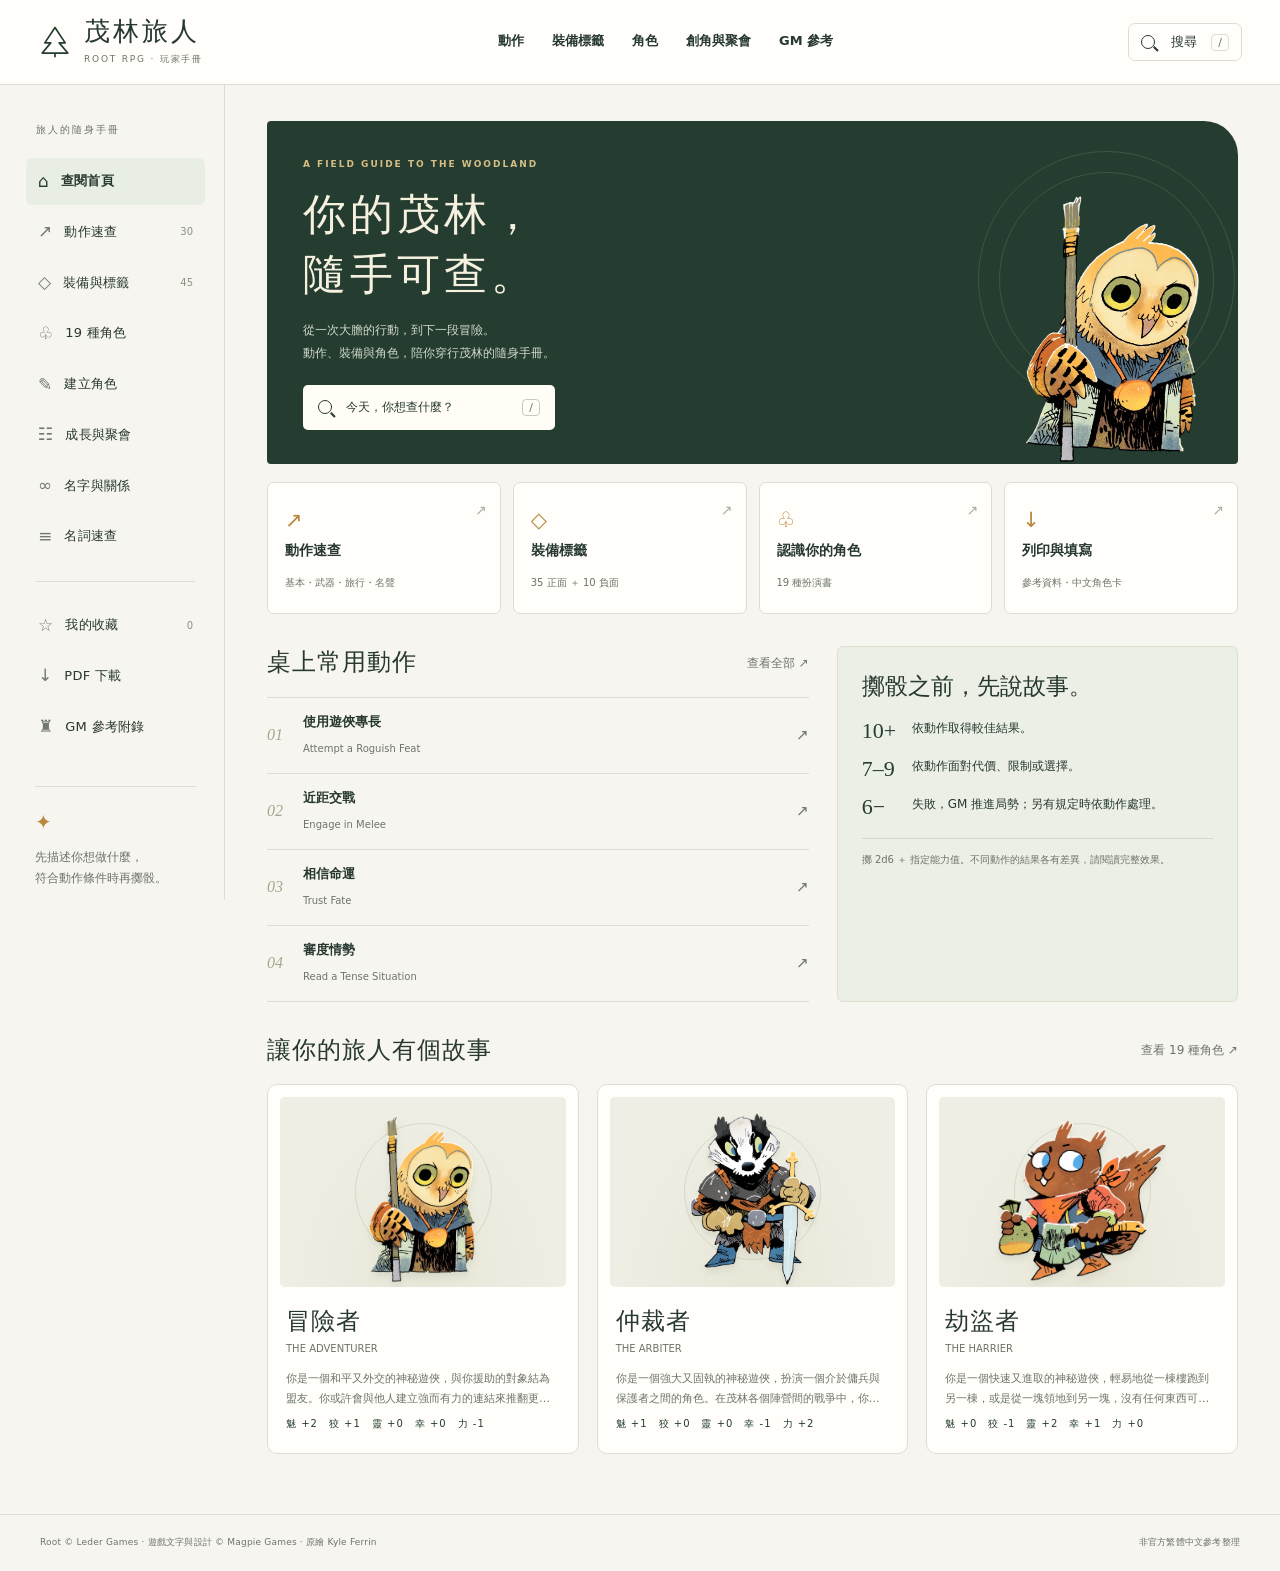
==== site/index.html @ 6aa09eb0 "Create Traditional Chinese Root RPG player reference website" ====
<!doctype html>
<html lang="zh-Hant">
<head>
  <meta charset="utf-8">
  <meta name="viewport" content="width=device-width, initial-scale=1">
  <meta name="theme-color" content="#243d30">
  <meta name="description" content="Root RPG 繁體中文玩家參考：動作、45 種裝備標籤、19 種角色、創角與聚會流程，附列印及可填寫角色卡。">
  <title>茂林旅人 · Root RPG 玩家手冊</title>
  <link rel="icon" href="assets/favicon.svg" type="image/svg+xml">
  <link rel="stylesheet" href="styles.css">
  <script src="data.js" defer></script>
  <script src="app.js" defer></script>
</head>
<body>
  <a class="skip-link" href="#main">跳到內容</a>
  <header class="site-header">
    <a class="brand" href="#home" aria-label="茂林旅人首頁"><svg viewBox="0 0 40 40" aria-hidden="true"><path d="M20 3 8 21h7L5 33h30L25 21h7ZM20 32v6"/></svg><span>茂林旅人<small>ROOT RPG · 玩家手冊</small></span></a>
    <nav class="desktop-nav" aria-label="主要導覽">
      <a href="#moves" data-nav="moves">動作</a><a href="#equipment" data-nav="equipment">裝備標籤</a><a href="#characters" data-nav="characters">角色</a><a href="#creation" data-nav="creation">創角與聚會</a><a href="#gm" data-nav="gm">GM 參考</a>
    </nav>
    <button class="search-open" data-action="search" aria-label="搜尋整份手冊"><span class="search-icon"></span><span class="search-word">搜尋</span><kbd>/</kbd></button>
  </header>
  <div class="layout">
    <aside class="sidebar" aria-label="手冊分類">
      <p class="nav-label">旅人的隨身手冊</p>
      <a href="#home" data-nav="home">⌂ <span>查閱首頁</span></a>
      <a href="#moves" data-nav="moves">↗ <span>動作速查</span><small>30</small></a>
      <a href="#equipment" data-nav="equipment">◇ <span>裝備與標籤</span><small>45</small></a>
      <a href="#characters" data-nav="characters">♧ <span>19 種角色</span></a>
      <a href="#creation" data-nav="creation">✎ <span>建立角色</span></a>
      <a href="#session" data-nav="session">☷ <span>成長與聚會</span></a>
      <a href="#connections" data-nav="connections">∞ <span>名字與關係</span></a>
      <a href="#glossary" data-nav="glossary">≡ <span>名詞速查</span></a>
      <div class="nav-divider"></div>
      <a href="#favorites" data-nav="favorites">☆ <span>我的收藏</span><small id="favorite-count">0</small></a>
      <a href="#downloads" data-nav="downloads">↓ <span>PDF 下載</span></a>
      <a href="#gm" data-nav="gm">♜ <span>GM 參考附錄</span></a>
      <div class="sidebar-note"><span class="tiny-leaf">✦</span><p>先描述你想做什麼，<br>符合動作條件時再擲骰。</p><span>2d6 ＋ 指定能力值</span></div>
      <a class="about-link" href="#about">關於這份手冊 ↗</a>
    </aside>
    <main id="main" tabindex="-1"><div id="view"></div></main>
  </div>
  <footer class="site-footer"><span>Root © Leder Games · 遊戲文字與設計 © Magpie Games · 原繪 Kyle Ferrin</span><a href="#about">非官方繁體中文參考整理</a></footer>
  <nav class="mobile-nav" aria-label="手機快速導覽"><a href="#home" data-nav="home"><b>⌂</b>首頁</a><a href="#moves" data-nav="moves"><b>↗</b>動作</a><a href="#equipment" data-nav="equipment"><b>◇</b>裝備</a><a href="#characters" data-nav="characters"><b>♧</b>角色</a><button data-action="menu"><b>☰</b>更多</button></nav>
  <dialog id="nav-dialog" class="search-dialog"><form method="dialog" class="search-dialog-top"><h2>更多查閱方式</h2><button class="icon-button" aria-label="關閉導覽">×</button></form><nav class="menu-list" aria-label="其他頁面"><a href="#creation">✎　建立角色</a><a href="#session">☷　成長與聚會</a><a href="#connections">∞　名字與關係</a><a href="#glossary">≡　名詞速查</a><a href="#favorites">☆　我的收藏</a><a href="#downloads">↓　PDF 下載</a><a href="#gm">♜　GM 參考附錄</a><a href="#about">關於這份手冊</a></nav></dialog>
  <dialog id="search-dialog" class="search-dialog" aria-labelledby="search-title"><form method="dialog" class="search-dialog-top"><h2 id="search-title">搜尋茂林手冊</h2><button class="icon-button" aria-label="關閉搜尋">×</button></form><label class="search-field"><span class="search-icon"></span><input id="global-search" type="search" placeholder="搜尋動作、中文或英文名稱、效果…" autocomplete="off"><kbd>ESC</kbd></label><div class="search-hint">試試「疲勞」、「技巧射擊」、「Catfolk Steel」</div><div id="search-results" aria-live="polite"></div></dialog>
  <dialog id="detail-dialog" class="detail-dialog" aria-labelledby="detail-title"><button class="detail-close icon-button" data-action="close-detail" aria-label="關閉詳細資料">×</button><div id="detail-content"></div></dialog>
  <div id="toast" class="toast" role="status" aria-live="polite"></div>
  <noscript><p class="noscript">請開啟瀏覽器 JavaScript 以使用搜尋與分類，或直接下載 <a href="downloads/root-player-reference-zh.pdf">玩家參考 PDF</a>。</p></noscript>
</body>
</html>
---- site/styles.css ----
@charset "UTF-8";
:root{--paper:#f7f5ef;--white:#fffefa;--ink:#26382f;--muted:#6c746b;--forest:#243d30;--forest-light:#e9eee5;--line:#dcded2;--gold:#b7883d;--gold-light:#f4e9d3;--red:#9c5946;--red-light:#f7e8df;--radius:12px;--body:system-ui,-apple-system,"Segoe UI","Microsoft JhengHei",sans-serif;--display:"DFKai-SB","BiauKai","STKaiti",serif}
*{box-sizing:border-box}html{scroll-behavior:smooth;scroll-padding-top:90px}body{margin:0;background:var(--paper);color:var(--ink);font:15px/1.75 var(--body)}button,input,select{font:inherit}button,a{-webkit-tap-highlight-color:transparent}button{cursor:pointer}a{color:inherit;text-decoration:none}button:focus-visible,a:focus-visible,input:focus-visible,select:focus-visible,summary:focus-visible{outline:3px solid var(--gold);outline-offset:4px}button{color:inherit}svg{display:block}p{margin:0 0 1em}h1,h2,h3,h4{line-height:1.35;margin:0}button:disabled{cursor:default}kbd{font:11px var(--body);border:1px solid var(--line);padding:1px 6px;border-radius:4px;color:var(--muted)}.skip-link{position:fixed;left:15px;top:-100px;z-index:100;background:var(--forest);color:white;padding:12px}.skip-link:focus{top:10px}.site-header{height:85px;background:rgba(255,254,250,.97);border-bottom:1px solid var(--line);display:flex;align-items:center;gap:30px;padding:0 38px;position:sticky;top:0;z-index:20}.brand{display:flex;gap:12px;align-items:center;flex-shrink:0}.brand svg{width:34px;height:38px;fill:none;stroke:var(--forest);stroke-width:2;stroke-linejoin:round}.brand>span{font:26px/1.15 var(--display);letter-spacing:3px}.brand small{display:block;font:9px/1.5 var(--body);letter-spacing:1.8px;margin-top:6px;color:var(--muted)}.desktop-nav{display:flex;gap:28px;margin:auto;font-size:13px;font-weight:600}.desktop-nav a{padding:29px 0;border-bottom:2px solid transparent}.desktop-nav a:hover,.desktop-nav a.active{color:var(--gold);border-bottom-color:var(--gold)}.search-open{display:flex;align-items:center;gap:14px;border:1px solid var(--line);background:none;border-radius:7px;padding:7px 12px;font-size:13px}.search-icon{display:inline-block;width:14px;height:14px;border:1.6px solid currentColor;border-radius:50%;position:relative;flex-shrink:0;margin-right:2px}.search-icon:after{content:"";position:absolute;width:6px;height:1.6px;background:currentColor;transform:rotate(45deg);right:-5px;bottom:-2px}.layout{display:grid;grid-template-columns:225px minmax(0,1fr);max-width:1600px;margin:0 auto;min-height:calc(100vh - 160px)}.sidebar{padding:36px 19px 30px 26px;border-right:1px solid var(--line);position:sticky;top:85px;height:calc(100vh - 85px);overflow:auto;scrollbar-width:thin}.nav-label{font-size:10px;color:var(--muted);letter-spacing:2px;margin:0 10px 19px}.sidebar>a:not(.about-link){display:flex;gap:12px;align-items:center;font-size:17px;padding:9px 12px;margin:3px 0;border-radius:6px;color:#717a6f}.sidebar>a span{font-size:13px;letter-spacing:.3px;color:var(--ink)}.sidebar>a small{margin-left:auto;font-size:10px;color:#8b9385}.sidebar>a:hover,.sidebar>a.active{background:var(--forest-light);color:var(--forest)}.sidebar>a.active span{font-weight:700}.nav-divider{height:1px;background:var(--line);margin:20px 10px}.sidebar-note{border-top:1px solid var(--line);margin:35px 9px 0;padding-top:18px;font-size:12px;color:var(--muted)}.tiny-leaf{font-size:20px;color:var(--gold)}.sidebar-note p{margin:7px 0 8px}.sidebar-note>span:last-child{font-size:10px;letter-spacing:.4px}.about-link{display:block;font-size:10px;color:var(--muted);margin:23px 9px 0}main{padding:36px 42px 60px;min-width:0;max-width:1350px}main:focus{outline:none}.eyebrow{display:block;font-size:10px;letter-spacing:2px;font-weight:600;color:var(--gold);margin-bottom:12px}.page-heading{margin-bottom:28px}.page-heading h1{font:36px/1.35 var(--display);letter-spacing:2px;margin-bottom:10px}.page-heading p{color:var(--muted);font-size:13px;max-width:650px;margin:0}.heading-row{display:flex;align-items:center;justify-content:space-between;gap:15px;margin:32px 0 17px}.heading-row h2{font:24px/1.4 var(--display);letter-spacing:1px}.heading-row>a,.text-link{font-size:12px;color:var(--muted)}.text-link:hover{text-decoration:underline}.hero{background:var(--forest);color:#f6f0df;min-height:295px;border-radius:4px 34px 4px 4px;position:relative;display:flex;overflow:hidden;padding:36px 36px 34px}.hero-copy{position:relative;z-index:2;max-width:70%}.hero .eyebrow{color:#d6bd85;font-size:9px}.hero h1{font:43px/1.4 var(--display);letter-spacing:4px;margin-bottom:14px}.hero p{font-size:12px;line-height:1.9;color:#d2dacb;max-width:370px;margin-bottom:20px}.hero-art{position:absolute;right:18px;bottom:-9px;width:210px;height:285px;object-fit:contain;object-position:bottom;transform:rotate(3deg);z-index:1}.hero:before{content:"";position:absolute;width:255px;height:255px;border:1px solid #84967344;border-radius:50%;right:3px;top:30px}.hero:after{content:"";position:absolute;width:213px;height:213px;border:1px solid #84967344;border-radius:50%;right:24px;top:51px}.hero-search{display:flex;align-items:center;gap:12px;background:#fffdf5;color:var(--ink);border:0;border-radius:5px;padding:12px 15px;max-width:350px;width:100%;font-size:12px;text-align:left}.hero-search>span:nth-child(2){flex:1}.hero-search kbd{border-color:#c7ccba}.quick-grid{display:grid;grid-template-columns:repeat(4,1fr);gap:12px;margin:18px 0 32px}.quick-tile{background:var(--white);border:1px solid var(--line);padding:19px 17px;position:relative;border-radius:7px;transition:transform .16s,border-color .16s}.quick-tile:hover{transform:translateY(-2px);border-color:#a4ac98}.quick-tile .tile-icon{font-size:21px;color:var(--gold);margin-bottom:11px}.quick-tile strong{display:block;font-size:14px;margin-bottom:5px}.quick-tile small{font-size:10px;color:var(--muted)}.quick-tile .arrow{position:absolute;right:13px;top:15px;color:#a9b09f;font-size:14px}.home-columns{display:grid;grid-template-columns:minmax(0,1.35fr) minmax(250px,1fr);gap:28px}.home-columns .heading-row{margin-top:0}.frequent-list{border-top:1px solid var(--line)}.frequent-item{display:flex;align-items:center;gap:14px;border-bottom:1px solid var(--line);padding:13px 0}.frequent-item>span:first-child{font:italic 16px Georgia,serif;color:#aaa590;width:22px}.frequent-item strong{font-size:13px;display:block}.frequent-item small{color:var(--muted);font-size:10px}.frequent-item>span:last-child{margin-left:auto;color:var(--muted)}.dice-panel{background:#ecefe6;border:1px solid #dce1d0;padding:24px;border-radius:6px}.dice-panel h3{font:23px var(--display);margin-bottom:16px}.dice-row{display:grid;grid-template-columns:40px 1fr;gap:10px;margin:12px 0;font-size:12px}.dice-row b{color:var(--forest);font:22px Georgia,serif}.dice-panel .micro{font-size:10px;color:var(--muted);margin-top:18px;border-top:1px solid #d3d9c9;padding-top:12px}.section-tools{display:flex;align-items:center;justify-content:space-between;gap:15px;margin:0 0 20px;flex-wrap:wrap}.tabs{display:flex;flex-wrap:wrap;gap:7px}.tab{border:1px solid var(--line);background:transparent;padding:6px 13px;border-radius:40px;font-size:12px;white-space:nowrap}.tab.active{background:var(--forest);border-color:var(--forest);color:#fffdf5}.tab:hover:not(.active){background:var(--forest-light)}.filter-input{border:1px solid var(--line);border-radius:6px;background:var(--white);padding:8px 12px;width:230px;max-width:100%;font-size:12px}.result-count{font-size:11px;color:var(--muted);margin:0 0 12px}.cards-grid{display:grid;grid-template-columns:repeat(2,minmax(0,1fr));gap:15px}.reference-card{background:var(--white);border:1px solid var(--line);border-radius:var(--radius);padding:22px;position:relative;min-width:0;scroll-margin-top:105px}.reference-card:target{box-shadow:0 0 0 3px #b7883d77}.card-top{display:flex;justify-content:space-between;align-items:start;gap:12px;margin-bottom:14px}.card-top h3{font:22px/1.4 var(--display);letter-spacing:.7px}.card-en{display:block;font-size:10px;color:var(--muted);line-height:1.5;margin-top:3px;letter-spacing:.3px}.card-category{display:inline-block;font-size:9px;color:var(--gold);letter-spacing:1px;text-transform:uppercase;margin-bottom:7px}.card-body{font-size:13px;line-height:1.95;overflow-wrap:anywhere}.card-body p:last-child{margin-bottom:0}.card-body ul{padding-left:1.3em;margin:8px 0}.card-body li{margin:4px 0}.result-label{font-weight:700;color:var(--forest)}.favorite-button,.copy-button{background:none;border:0;color:#959b89;padding:3px;font-size:22px;line-height:1;flex-shrink:0}.favorite-button.saved{color:var(--gold)}.card-actions{display:flex;gap:9px;align-items:center}.copy-button{font-size:16px;line-height:1.5}.card-bottom{display:flex;justify-content:space-between;gap:10px;align-items:center;margin-top:16px;padding-top:12px;border-top:1px solid #ecece3;font-size:10px;color:var(--muted)}.badge{font-size:10px;display:inline-block;padding:2px 7px;border-radius:4px;background:var(--forest-light);color:var(--forest);vertical-align:middle;margin:0 0 3px 7px;font-family:var(--body);letter-spacing:0}.badge.negative{background:var(--red-light);color:var(--red)}.reference-card.negative{border-top:3px solid #b77760}.notice{background:var(--gold-light);border-left:3px solid var(--gold);font-size:12px;padding:14px 17px;margin:0 0 22px;border-radius:0 6px 6px 0;line-height:1.8}.section-note{color:var(--muted);font-size:12px;margin:0 0 22px}.table-wrap{overflow:auto;border:1px solid var(--line);border-radius:8px;background:var(--white);margin-bottom:22px}table{border-collapse:collapse;width:100%;font-size:12px;min-width:480px}th{text-align:left;font-weight:600;background:var(--forest-light);color:var(--forest);padding:13px 16px}td{padding:13px 16px;border-top:1px solid var(--line);vertical-align:top;line-height:1.8}.travel-grid{display:grid;grid-template-columns:1fr;gap:22px}.travel-grid h2{font:25px var(--display);margin-bottom:15px}.inline-reference{font:inherit;color:var(--forest);text-decoration:underline;text-decoration-color:#b4bea9;text-underline-offset:3px;cursor:pointer}.character-grid{display:grid;grid-template-columns:repeat(3,minmax(0,1fr));gap:18px}.character-card{display:flex;flex-direction:column;position:relative;background:var(--white);border:1px solid var(--line);border-radius:10px;overflow:hidden;text-align:left;padding:0;transition:transform .2s,border-color .2s}.character-card:hover{transform:translateY(-4px);border-color:#a3ad93}.portrait-stage{display:block;position:relative;height:190px;background:radial-gradient(ellipse at bottom,#e8e6d7,transparent 68%),#eeeee4;margin:12px 12px 0;border-radius:5px;overflow:hidden}.portrait-stage:after{content:"";position:absolute;width:135px;height:135px;border:1px solid #a7b29455;border-radius:50%;top:26px;left:calc(50% - 68px)}.portrait-stage img{width:100%;height:178px;object-fit:contain;position:relative;z-index:1;margin-top:12px;filter:drop-shadow(0 5px 3px #4d533018)}.character-info{padding:18px;display:block}.character-info strong{font:24px var(--display);letter-spacing:1px;display:block}.character-info small{font-size:10px;color:var(--muted);display:block;margin-top:3px}.character-info p{font-size:11px;line-height:1.8;margin:11px 0 0;color:var(--muted)}.character-info .role-stats{margin-top:12px;font-size:10px;color:var(--forest);letter-spacing:1px}.character-detail-head{display:grid;grid-template-columns:1fr 160px;gap:24px;align-items:center;border-bottom:1px solid var(--line);padding-bottom:22px;margin-bottom:24px}.character-detail-head h2{font:38px var(--display)}.character-detail-head p{font-size:13px;margin-top:15px}.character-detail-head img{width:160px;height:210px;object-fit:contain}.stat-grid{display:grid;grid-template-columns:repeat(5,1fr);gap:8px;margin:20px 0}.stat-item{border:1px solid var(--line);border-radius:6px;text-align:center;padding:10px 4px;font-size:11px;background:#f6f6ef}.stat-item b{display:block;font:25px Georgia,serif}.detail-section{margin:24px 0}.detail-section>h3{font:23px var(--display);border-bottom:1px solid var(--line);padding-bottom:10px;margin-bottom:15px}.mini-card{border-left:2px solid var(--gold);padding:3px 0 3px 15px;margin:17px 0;font-size:13px}.mini-card h4{font-size:14px;margin-bottom:7px}.mini-card p{margin:0}.pill-list{display:flex;flex-wrap:wrap;gap:6px}.pill{border:1px solid var(--line);border-radius:5px;padding:4px 8px;font-size:11px;background:#f7f6ef}.pill.starting{border-color:#c7ac6d;background:var(--gold-light)}.pill a:hover{text-decoration:underline}.detail-columns{display:grid;grid-template-columns:1fr 1fr;gap:24px}.step-list{display:grid;grid-template-columns:1fr;gap:14px;max-width:900px}.step-card{background:var(--white);border:1px solid var(--line);padding:24px;display:grid;grid-template-columns:42px 1fr;gap:18px;border-radius:9px}.step-number{width:38px;height:38px;border-radius:50%;border:1px solid #b1bba3;display:grid;place-items:center;font:22px Georgia,serif;color:var(--forest)}.step-card h2{font:23px var(--display);margin:4px 0 15px}.step-card .card-body{font-size:13px}.name-grid{display:grid;grid-template-columns:repeat(4,1fr);gap:0 25px;background:var(--white);border:1px solid var(--line);border-radius:8px;padding:15px 22px}.name-pair{border-bottom:1px solid var(--line);padding:8px 0;display:flex;justify-content:space-between;gap:8px;font-size:11px}.name-pair span:last-child{color:var(--muted)}.download-grid{display:grid;grid-template-columns:repeat(3,1fr);gap:18px}.download-card{background:var(--white);border:1px solid var(--line);padding:25px;border-radius:9px;display:flex;flex-direction:column}.file-icon{font:12px Georgia,serif;border:1px solid var(--gold);color:var(--gold);width:42px;height:53px;border-radius:2px 10px 2px 2px;display:grid;place-items:center;margin-bottom:22px}.download-card h2{font:23px var(--display);margin-bottom:12px}.download-card p{font-size:12px;color:var(--muted);flex:1}.download-card small{font-size:10px;color:var(--muted);display:block;margin:5px 0 18px}.button{display:inline-flex;align-items:center;justify-content:center;gap:10px;border:1px solid var(--forest);background:var(--forest);color:var(--white);padding:9px 15px;border-radius:5px;font-size:12px;white-space:nowrap}.button.secondary{color:var(--forest);background:transparent;border-color:var(--line)}.empty-state{text-align:center;padding:70px 20px;border:1px dashed #c7cdbc;border-radius:8px;color:var(--muted);grid-column:1/-1}.empty-state b{display:block;font:28px var(--display);color:var(--ink);margin-bottom:10px}.about-content{max-width:750px;font-size:14px}.about-content h2{font:25px var(--display);margin:30px 0 15px}.about-content a{color:var(--gold);text-decoration:underline}.site-footer{border-top:1px solid var(--line);font-size:9px;letter-spacing:.2px;color:var(--muted);padding:20px 40px;display:flex;justify-content:space-between;gap:20px}.mobile-nav{display:none}dialog{border:1px solid var(--line);border-radius:13px;box-shadow:0 20px 90px #16271b44;background:var(--white);color:var(--ink);padding:0}dialog::backdrop{background:#182b246b;backdrop-filter:blur(4px)}.search-dialog{width:650px;max-width:calc(100vw - 28px);max-height:80dvh}.search-dialog-top{display:flex;align-items:center;justify-content:space-between;padding:18px 22px 10px}.search-dialog-top h2{font:23px var(--display)}.icon-button{border:0;background:none;padding:5px 10px;font:25px/1 var(--body);color:var(--muted)}.search-field{display:flex;gap:15px;align-items:center;padding:12px 18px;margin:8px 20px;border:1px solid #a9b69d;border-radius:6px;background:white}.search-field input{border:0;outline:0;background:none;flex:1;min-width:0;font-size:14px}.search-hint{font-size:11px;color:var(--muted);padding:0 22px 15px}#search-results{padding:0 20px 15px;max-height:55dvh;overflow:auto}.search-result{display:block;padding:13px 8px;border-top:1px solid var(--line)}.search-result:hover{background:var(--forest-light)}.search-result strong{font-size:14px}.search-result .result-type{float:right;color:var(--gold);font-size:10px}.search-result p{font-size:11px;color:var(--muted);line-height:1.7;margin:4px 0 0}.search-result mark{background:#eddbab;color:inherit;padding:0 1px}.detail-dialog{width:780px;max-width:calc(100vw - 24px);max-height:92dvh;overflow:auto;padding:35px}.detail-close{position:absolute;right:12px;top:14px;z-index:2}.detail-dialog .reference-card{border:0;padding:0;background:none}.detail-dialog .reference-card .card-top{padding-right:25px}.detail-dialog .reference-card .card-body{font-size:15px}.detail-dialog .card-top h3{font-size:31px}.toast{position:fixed;bottom:35px;left:50%;transform:translate(-50%,15px);background:var(--forest);color:#fff;padding:10px 20px;border-radius:5px;z-index:100;font-size:12px;opacity:0;pointer-events:none;transition:.2s}.toast.show{opacity:1;transform:translate(-50%,0)}.noscript{padding:30px}.sr-only{position:absolute;width:1px;height:1px;margin:-1px;overflow:hidden;clip:rect(0,0,0,0)}
@media(min-width:1400px){main{padding:40px 55px 70px}.hero{min-height:315px;padding:40px}.hero-art{right:42px;width:235px;height:310px}.hero:before{right:31px}.hero:after{right:52px}.hero h1{font-size:49px}.cards-grid{grid-template-columns:repeat(3,minmax(0,1fr))}}
@media(max-width:1100px){.desktop-nav{gap:17px;font-size:12px}.site-header{padding:0 24px;gap:20px}.layout{grid-template-columns:200px minmax(0,1fr)}.sidebar{padding:28px 13px 20px 15px}main{padding:28px 28px 50px}.hero{padding:28px;min-height:295px}.hero h1{font-size:36px}.hero-art{right:-15px;width:190px;opacity:.92}.hero-copy{max-width:75%}.quick-grid{gap:9px}.quick-tile{padding:15px 12px}.quick-tile strong{font-size:13px}.quick-tile small{font-size:9px}.home-columns{grid-template-columns:1fr;gap:20px}.character-grid{grid-template-columns:repeat(2,1fr)}.name-grid{grid-template-columns:repeat(3,1fr)}.download-grid{grid-template-columns:1fr}.download-card{display:block}.download-card p{max-width:90%}.sidebar>a:not(.about-link){gap:9px;padding:9px}.search-open kbd{display:none}}
@media(max-width:780px){html{scroll-padding-top:75px}.site-header{height:69px;padding:0 20px}.brand>span{font-size:23px}.brand svg{width:28px}.brand small{font-size:8px;letter-spacing:1.3px}.desktop-nav{display:none}.search-open{margin-left:auto;border:0;padding:10px}.search-word{display:none}.layout{display:block}.sidebar{display:none}main{padding:23px 20px 45px}.hero{padding:25px 23px;min-height:285px;border-top-right-radius:25px}.hero h1{font-size:35px;letter-spacing:2px}.hero-copy{max-width:78%}.hero-art{right:-26px;bottom:0;width:170px;height:235px;opacity:.6}.hero-search{max-width:290px}.hero p{font-size:11px;max-width:260px}.hero .eyebrow{font-size:8px;letter-spacing:1.4px}.hero:before{right:-48px;top:50px}.hero:after{right:-27px;top:71px}.quick-grid{grid-template-columns:repeat(2,1fr);margin-bottom:28px}.quick-tile{padding:17px}.quick-tile .tile-icon{float:left;margin-right:13px;margin-bottom:15px}.quick-tile strong{font-size:14px}.quick-tile small{font-size:10px}.quick-tile .arrow{font-size:12px}.home-columns{display:block}.dice-panel{margin-top:25px}.cards-grid{grid-template-columns:1fr}.reference-card{padding:21px}.card-body{font-size:14px}.page-heading h1{font-size:31px}.page-heading{margin-bottom:23px}.page-heading p{font-size:12px}.tabs{gap:6px}.tab{padding:5px 11px;font-size:11px}.filter-input{width:100%;font-size:13px;padding:10px 12px}.section-tools{gap:13px}.character-grid{gap:12px}.portrait-stage{height:155px;margin:9px 9px 0}.portrait-stage img{height:145px}.character-info{padding:14px}.character-info strong{font-size:22px}.character-info p{font-size:10px}.character-info .role-stats{font-size:9px;letter-spacing:.2px}.name-grid{grid-template-columns:repeat(2,1fr);gap:0 20px;padding:12px 15px}.name-pair{font-size:10px;gap:5px}.step-card{padding:20px 16px;grid-template-columns:31px 1fr;gap:12px}.step-number{width:30px;height:30px;font-size:18px}.step-card h2{font-size:21px}.step-card .card-body{font-size:13px}.detail-dialog{padding:27px 22px}.detail-columns{grid-template-columns:1fr;gap:0}.character-detail-head{grid-template-columns:1fr 95px;gap:14px}.character-detail-head h2{font-size:31px}.character-detail-head img{width:95px;height:160px}.character-detail-head p{font-size:12px}.stat-grid{gap:5px}.stat-item{font-size:10px}.stat-item b{font-size:22px}.site-footer{padding:20px 20px 95px;display:block;font-size:8px;line-height:2}.site-footer a{display:block;margin-top:6px}.mobile-nav{display:flex;position:fixed;bottom:0;left:0;right:0;height:67px;padding-bottom:env(safe-area-inset-bottom);justify-content:space-around;background:#fffefaF5;backdrop-filter:blur(10px);border-top:1px solid var(--line);z-index:30}.mobile-nav a,.mobile-nav button{display:flex;flex-direction:column;align-items:center;justify-content:center;gap:2px;flex:1;font-size:9px;border:0;background:none;color:var(--muted);line-height:1.3}.mobile-nav b{font-size:22px;font-weight:400}.mobile-nav a.active{color:var(--forest);background:#eef1e8}.toast{bottom:85px;width:max-content;max-width:85vw}.search-dialog{margin:80px auto auto}.search-field{gap:10px;margin:8px 14px}.search-field kbd{display:none}.search-field input{font-size:16px}.search-dialog-top{padding:18px 15px 10px}.search-hint{padding-left:15px}.heading-row h2{font-size:22px}table{font-size:12px}.notice{font-size:12px}}
@media(prefers-reduced-motion:reduce){*{scroll-behavior:auto!important;transition:none!important}}
@media print{.site-header,.sidebar,.site-footer,.mobile-nav,.favorite-button,.copy-button,.section-tools,.hero,.hero-search,.toast{display:none!important}.layout{display:block}main{padding:0;max-width:none}.reference-card,.step-card{break-inside:avoid;background:white;box-shadow:none}.cards-grid{grid-template-columns:1fr 1fr}body{background:white;font-size:11pt}dialog[open]{position:static;max-width:none;max-height:none;box-shadow:none;overflow:visible}.detail-close{display:none}body:has(dialog[open]) .layout{display:none}}

.menu-list{padding:0 20px 20px;display:grid;grid-template-columns:1fr 1fr;gap:8px}.menu-list a{padding:13px 12px;background:var(--forest-light);border-radius:5px;font-size:13px}.menu-list a:hover{background:var(--gold-light)}
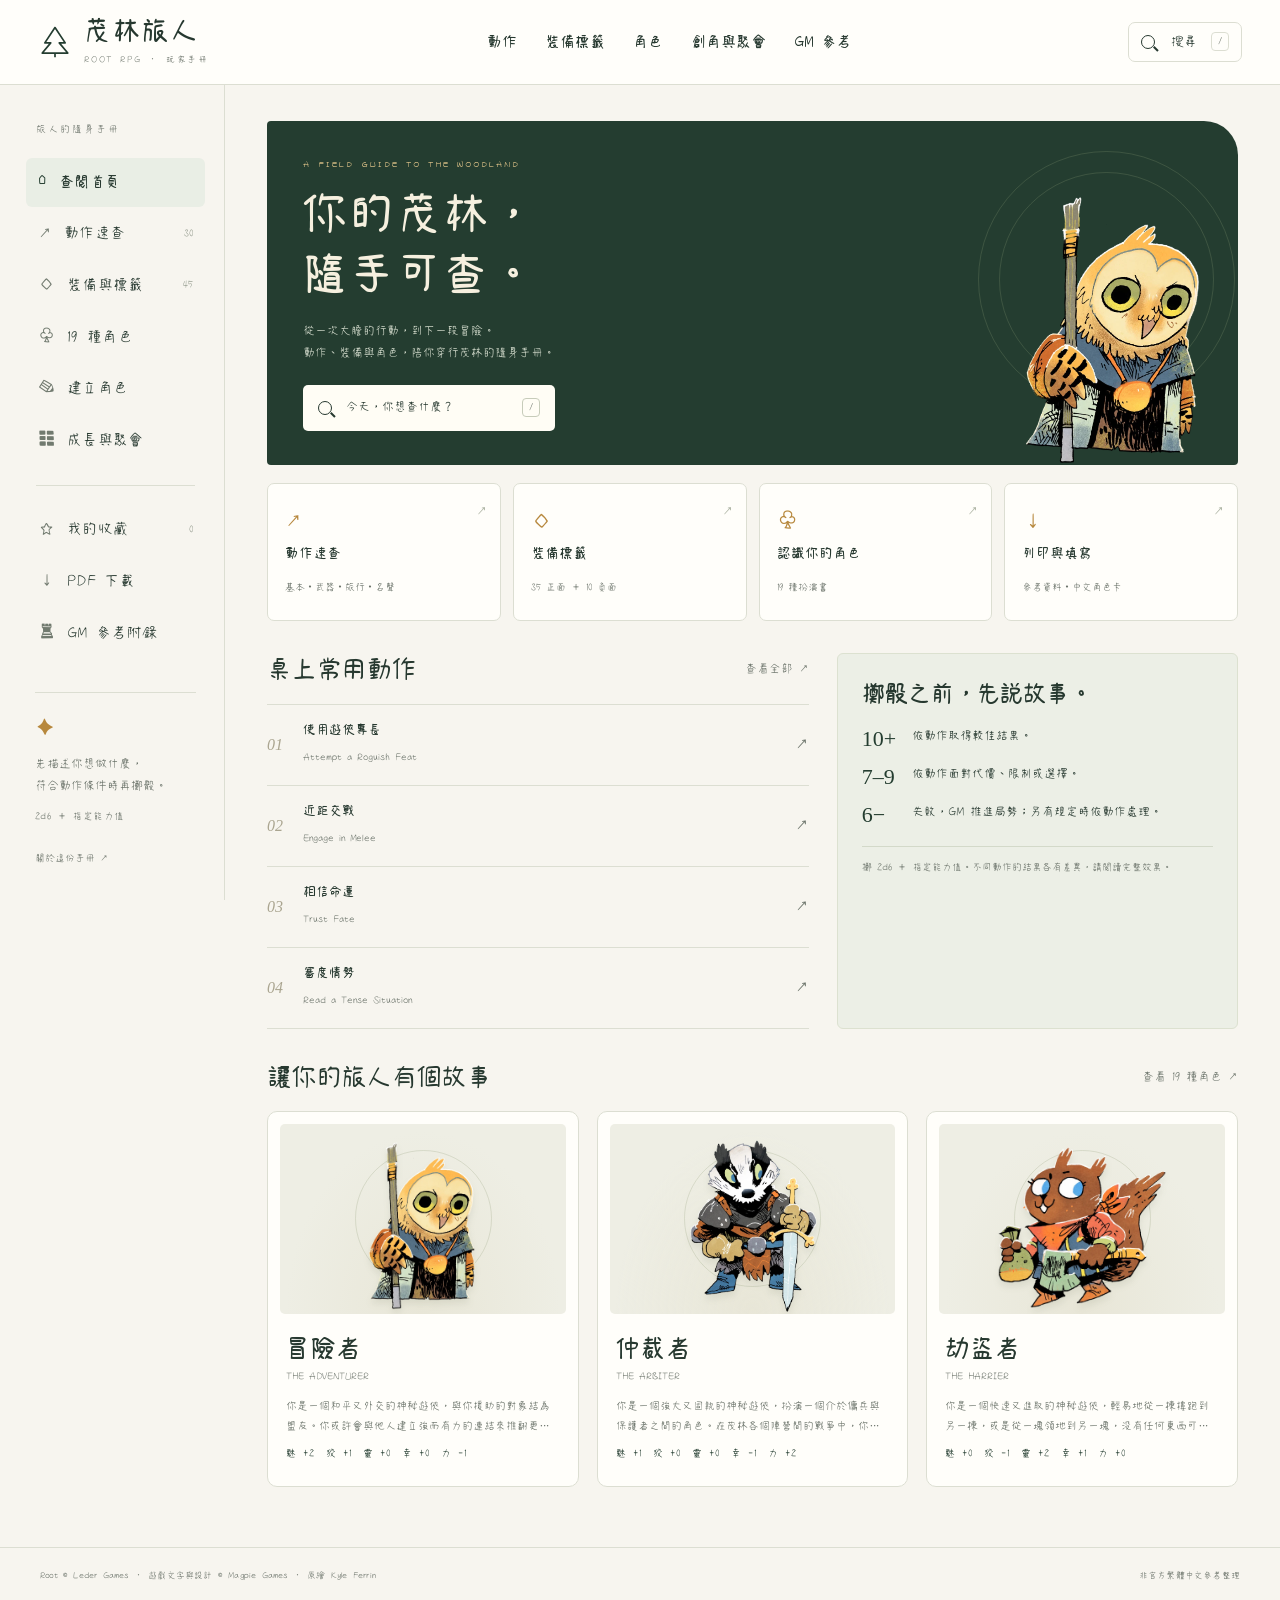
==== commit a555d30d: "Integrate creation references, equipment guide and contextual terms with supplied fonts" ====
--- a/site/index.html
+++ b/site/index.html
@@ -29,8 +29,6 @@
       <a href="#characters" data-nav="characters">♧ <span>19 種角色</span></a>
       <a href="#creation" data-nav="creation">✎ <span>建立角色</span></a>
       <a href="#session" data-nav="session">☷ <span>成長與聚會</span></a>
-      <a href="#connections" data-nav="connections">∞ <span>名字與關係</span></a>
-      <a href="#glossary" data-nav="glossary">≡ <span>名詞速查</span></a>
       <div class="nav-divider"></div>
       <a href="#favorites" data-nav="favorites">☆ <span>我的收藏</span><small id="favorite-count">0</small></a>
       <a href="#downloads" data-nav="downloads">↓ <span>PDF 下載</span></a>
@@ -42,9 +40,10 @@
   </div>
   <footer class="site-footer"><span>Root © Leder Games · 遊戲文字與設計 © Magpie Games · 原繪 Kyle Ferrin</span><a href="#about">非官方繁體中文參考整理</a></footer>
   <nav class="mobile-nav" aria-label="手機快速導覽"><a href="#home" data-nav="home"><b>⌂</b>首頁</a><a href="#moves" data-nav="moves"><b>↗</b>動作</a><a href="#equipment" data-nav="equipment"><b>◇</b>裝備</a><a href="#characters" data-nav="characters"><b>♧</b>角色</a><button data-action="menu"><b>☰</b>更多</button></nav>
-  <dialog id="nav-dialog" class="search-dialog"><form method="dialog" class="search-dialog-top"><h2>更多查閱方式</h2><button class="icon-button" aria-label="關閉導覽">×</button></form><nav class="menu-list" aria-label="其他頁面"><a href="#creation">✎　建立角色</a><a href="#session">☷　成長與聚會</a><a href="#connections">∞　名字與關係</a><a href="#glossary">≡　名詞速查</a><a href="#favorites">☆　我的收藏</a><a href="#downloads">↓　PDF 下載</a><a href="#gm">♜　GM 參考附錄</a><a href="#about">關於這份手冊</a></nav></dialog>
+  <dialog id="nav-dialog" class="search-dialog"><form method="dialog" class="search-dialog-top"><h2>更多查閱方式</h2><button class="icon-button" aria-label="關閉導覽">×</button></form><nav class="menu-list" aria-label="其他頁面"><a href="#creation">✎　建立角色</a><a href="#session">☷　成長與聚會</a><a href="#favorites">☆　我的收藏</a><a href="#downloads">↓　PDF 下載</a><a href="#gm">♜　GM 參考附錄</a><a href="#about">關於這份手冊</a></nav></dialog>
   <dialog id="search-dialog" class="search-dialog" aria-labelledby="search-title"><form method="dialog" class="search-dialog-top"><h2 id="search-title">搜尋茂林手冊</h2><button class="icon-button" aria-label="關閉搜尋">×</button></form><label class="search-field"><span class="search-icon"></span><input id="global-search" type="search" placeholder="搜尋動作、中文或英文名稱、效果…" autocomplete="off"><kbd>ESC</kbd></label><div class="search-hint">試試「疲勞」、「技巧射擊」、「Catfolk Steel」</div><div id="search-results" aria-live="polite"></div></dialog>
   <dialog id="detail-dialog" class="detail-dialog" aria-labelledby="detail-title"><button class="detail-close icon-button" data-action="close-detail" aria-label="關閉詳細資料">×</button><div id="detail-content"></div></dialog>
+  <dialog id="term-dialog" class="detail-dialog term-dialog" aria-labelledby="term-title"><button class="detail-close icon-button" data-action="close-term" aria-label="關閉名詞說明">×</button><div id="term-content"></div></dialog>
   <div id="toast" class="toast" role="status" aria-live="polite"></div>
   <noscript><p class="noscript">請開啟瀏覽器 JavaScript 以使用搜尋與分類，或直接下載 <a href="downloads/root-player-reference-zh.pdf">玩家參考 PDF</a>。</p></noscript>
 </body>
--- a/site/styles.css
+++ b/site/styles.css
@@ -8,3 +8,50 @@
 @media print{.site-header,.sidebar,.site-footer,.mobile-nav,.favorite-button,.copy-button,.section-tools,.hero,.hero-search,.toast{display:none!important}.layout{display:block}main{padding:0;max-width:none}.reference-card,.step-card{break-inside:avoid;background:white;box-shadow:none}.cards-grid{grid-template-columns:1fr 1fr}body{background:white;font-size:11pt}dialog[open]{position:static;max-width:none;max-height:none;box-shadow:none;overflow:visible}.detail-close{display:none}body:has(dialog[open]) .layout{display:none}}
 
 .menu-list{padding:0 20px 20px;display:grid;grid-template-columns:1fr 1fr;gap:8px}.menu-list a{padding:13px 12px;background:var(--forest-light);border-radius:5px;font-size:13px}.menu-list a:hover{background:var(--gold-light)}
+/* Optional rules commentary keeps the quick-reference text compact. */
+.entry-explanation { margin-top: 18px; border-top: 1px solid #d9d9ca; padding-top: 12px; }
+.entry-explanation summary { cursor: pointer; color: #365447; font-weight: 700; padding: 6px 0; line-height: 1.6; }
+.entry-explanation summary:focus-visible { outline: 2px solid #957231; outline-offset: 4px; }
+.explanation-content { font-size: 15px; line-height: 1.85; padding-top: 8px; overflow-wrap: anywhere; }
+.explanation-content section + section { margin-top: 18px; }
+.explanation-content h4 { font-size: 15px; margin: 0 0 5px; color: #365447; }
+.explanation-content p { margin: 0 0 8px; }
+.explanation-content .explanation-source { font-size: 12px; color: #6b7168; border-top: 1px dashed #d9d9ca; padding-top: 12px; margin-top: 18px; }
+.cards-grid { align-items: start; }
+.travel-grid { grid-template-columns: minmax(0, 1fr); }
+.travel-grid > section { min-width: 0; }
+@font-face{font-family:'Woodland Title';src:url('assets/fonts/field-title.woff2') format('woff2');font-weight:600;font-display:swap}
+@font-face{font-family:'Woodland Section';src:url('assets/fonts/field-section.woff2') format('woff2');font-weight:500;font-display:swap}
+@font-face{font-family:'Woodland Body';src:url('assets/fonts/field-body.woff2') format('woff2');font-weight:400;font-display:swap}
+@font-face{font-family:'Woodland Body';src:url('assets/fonts/field-emphasis.woff2') format('woff2');font-weight:600 900;font-display:swap}
+:root{--body:'Woodland Body','Microsoft JhengHei',sans-serif;--display:'Woodland Title','Microsoft JhengHei',serif}
+body{font-size:17px;line-height:1.8}
+h1,.brand>span{font-family:'Woodland Title','Microsoft JhengHei',serif;font-weight:600}
+h2,.heading-row h2,.step-card h2,.detail-section h3{font-family:'Woodland Section','Microsoft JhengHei',serif;font-weight:500}
+h3,h4,strong,summary{font-weight:600}
+.card-body,.explanation-content{font-size:17px;line-height:1.85}
+.card-en,.section-note,.micro,.explanation-source{font-size:14px}
+.embedded-reference{border:1px solid var(--line);border-radius:10px;padding:16px 20px;background:var(--white);margin-top:22px;scroll-margin-top:100px}
+.embedded-reference>summary{font-size:19px;color:var(--forest);cursor:pointer;line-height:1.6}
+.embedded-reference[open]>summary{margin-bottom:20px}
+.step-card>div{min-width:0}
+.step-card .cards-grid{grid-template-columns:repeat(2,minmax(0,1fr))}
+.step-card .card-body{font-size:17px}
+.name-pair{font-size:16px}
+.name-search{display:block;margin:15px 0}
+.name-search input{width:100%}
+.equipment-guide{background:var(--white);border:1px solid var(--line);border-radius:12px;padding:25px}
+.equipment-guide>h2{font-size:28px;margin-bottom:16px}
+.equipment-guide-grid{display:grid;grid-template-columns:minmax(0,1fr) minmax(0,1fr);gap:24px;align-items:start}
+.equipment-guide-grid>div{min-width:0}
+.equipment-guide table{min-width:0;font-size:16px}
+.equipment-examples{margin-bottom:36px}
+.equipment-tags{margin-top:36px}
+.term-link{color:var(--forest);text-decoration:underline;text-decoration-style:dotted;text-decoration-color:var(--gold);text-underline-offset:4px;border-radius:2px}
+.term-link:hover{background:var(--gold-light);text-decoration-style:solid}
+.term-dialog{max-width:650px}
+.term-dialog h2{font-size:30px;margin-bottom:10px}
+@media(max-width:760px){.equipment-guide-grid{grid-template-columns:minmax(0,1fr);gap:0}.equipment-guide{padding:20px 16px}.embedded-reference{padding:15px 12px}.step-card .cards-grid{grid-template-columns:minmax(0,1fr)}.step-card .reference-card{padding:16px}.embedded-reference>summary{font-size:18px}.name-pair{font-size:14px}.name-grid{grid-template-columns:minmax(0,1fr)}.card-body,.step-card .card-body,.explanation-content{font-size:17px}.explanation-content h4{font-size:17px}.card-en,.section-note{font-size:13px}.name-pair{gap:8px}.equipment-guide table{font-size:15px}}
+.term-dialog{width:min(650px,calc(100vw - 24px));max-width:calc(100vw - 24px)}
+.desktop-nav,.sidebar>a span,.notice{font-size:15px}
+.detail-dialog .reference-card .card-body{font-size:17px}
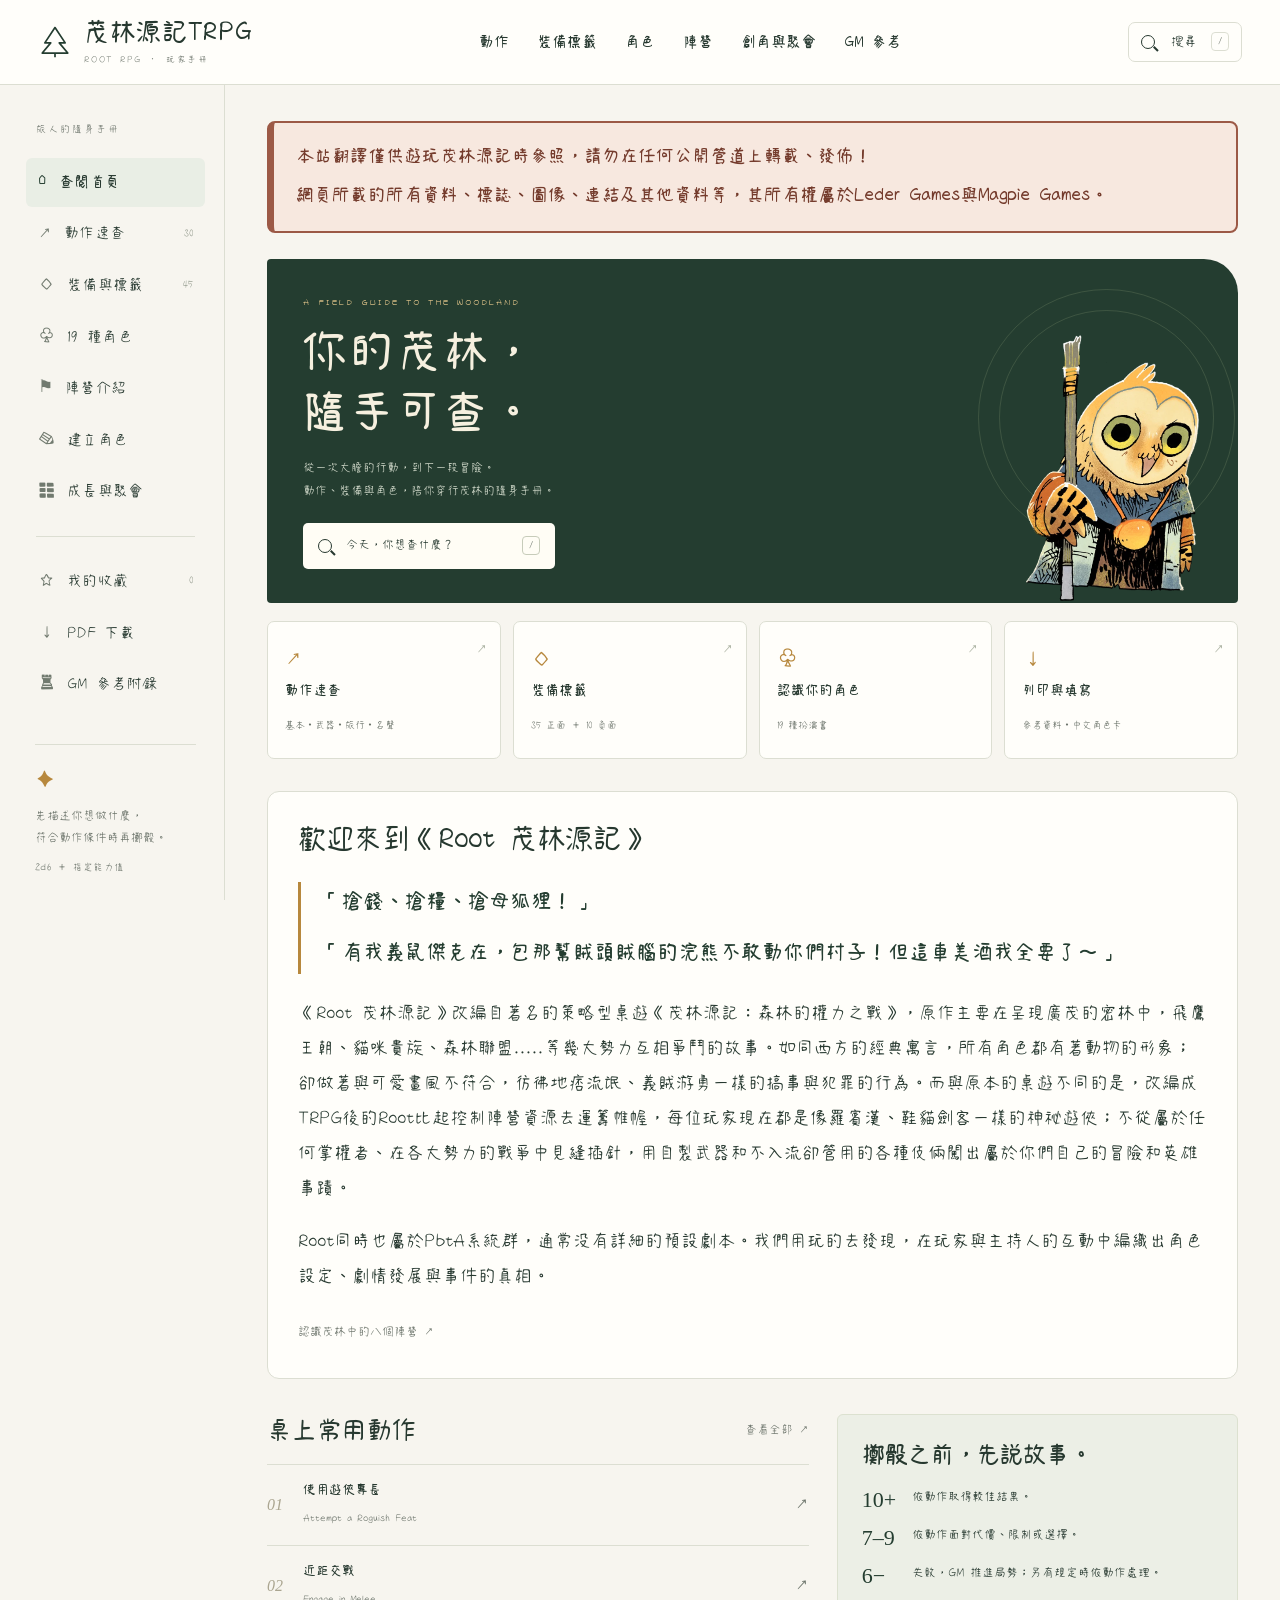
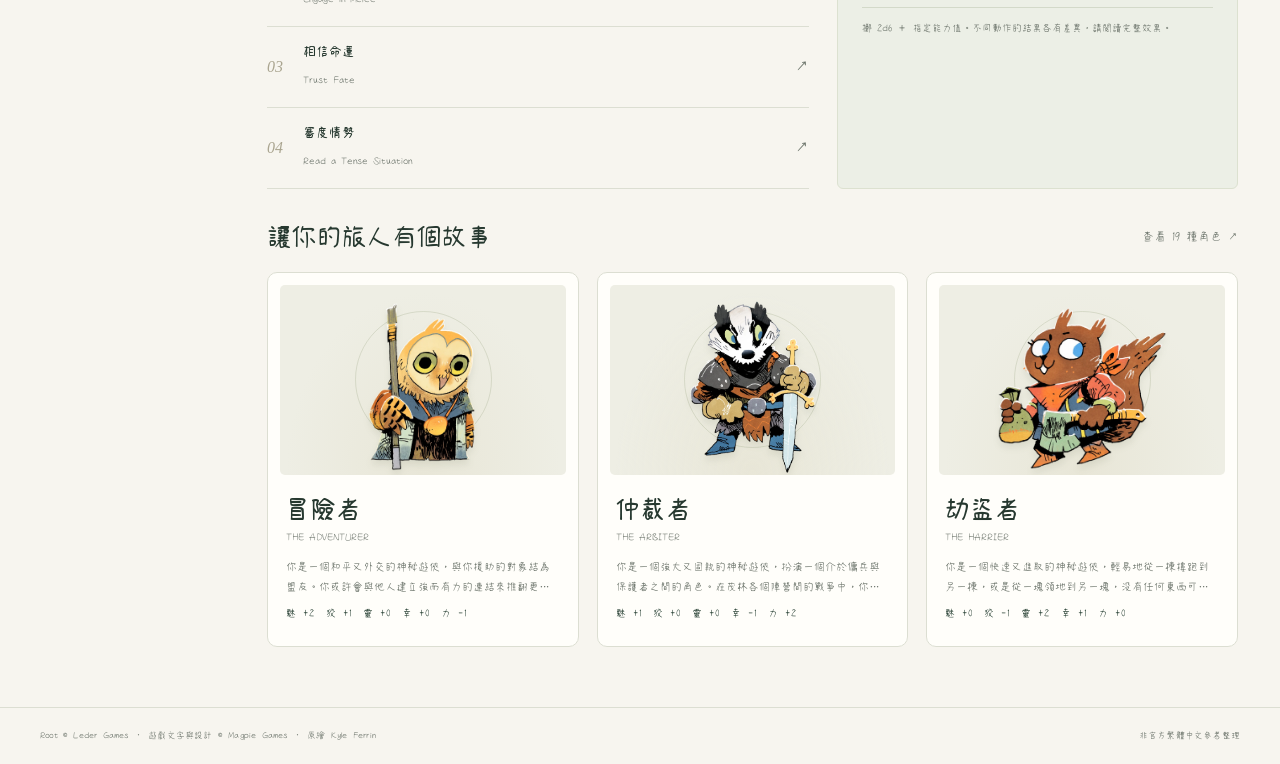
==== commit bfa0e759: "Add eight faction guides and home notice, streamline risks and preserve filter position" ====
--- a/site/index.html
+++ b/site/index.html
@@ -5,7 +5,7 @@
   <meta name="viewport" content="width=device-width, initial-scale=1">
   <meta name="theme-color" content="#243d30">
   <meta name="description" content="Root RPG 繁體中文玩家參考：動作、45 種裝備標籤、19 種角色、創角與聚會流程，附列印及可填寫角色卡。">
-  <title>茂林旅人 · Root RPG 玩家手冊</title>
+  <title>茂林源記TRPG · Root RPG 玩家手冊</title>
   <link rel="icon" href="assets/favicon.svg" type="image/svg+xml">
   <link rel="stylesheet" href="styles.css">
   <script src="data.js" defer></script>
@@ -14,9 +14,9 @@
 <body>
   <a class="skip-link" href="#main">跳到內容</a>
   <header class="site-header">
-    <a class="brand" href="#home" aria-label="茂林旅人首頁"><svg viewBox="0 0 40 40" aria-hidden="true"><path d="M20 3 8 21h7L5 33h30L25 21h7ZM20 32v6"/></svg><span>茂林旅人<small>ROOT RPG · 玩家手冊</small></span></a>
+    <a class="brand" href="#home" aria-label="茂林源記TRPG首頁"><svg viewBox="0 0 40 40" aria-hidden="true"><path d="M20 3 8 21h7L5 33h30L25 21h7ZM20 32v6"/></svg><span>茂林源記TRPG<small>ROOT RPG · 玩家手冊</small></span></a>
     <nav class="desktop-nav" aria-label="主要導覽">
-      <a href="#moves" data-nav="moves">動作</a><a href="#equipment" data-nav="equipment">裝備標籤</a><a href="#characters" data-nav="characters">角色</a><a href="#creation" data-nav="creation">創角與聚會</a><a href="#gm" data-nav="gm">GM 參考</a>
+      <a href="#moves" data-nav="moves">動作</a><a href="#equipment" data-nav="equipment">裝備標籤</a><a href="#characters" data-nav="characters">角色</a><a href="#factions" data-nav="factions">陣營</a><a href="#creation" data-nav="creation">創角與聚會</a><a href="#gm" data-nav="gm">GM 參考</a>
     </nav>
     <button class="search-open" data-action="search" aria-label="搜尋整份手冊"><span class="search-icon"></span><span class="search-word">搜尋</span><kbd>/</kbd></button>
   </header>
@@ -27,6 +27,7 @@
       <a href="#moves" data-nav="moves">↗ <span>動作速查</span><small>30</small></a>
       <a href="#equipment" data-nav="equipment">◇ <span>裝備與標籤</span><small>45</small></a>
       <a href="#characters" data-nav="characters">♧ <span>19 種角色</span></a>
+      <a href="#factions" data-nav="factions">⚑ <span>陣營介紹</span></a>
       <a href="#creation" data-nav="creation">✎ <span>建立角色</span></a>
       <a href="#session" data-nav="session">☷ <span>成長與聚會</span></a>
       <div class="nav-divider"></div>
@@ -40,7 +41,7 @@
   </div>
   <footer class="site-footer"><span>Root © Leder Games · 遊戲文字與設計 © Magpie Games · 原繪 Kyle Ferrin</span><a href="#about">非官方繁體中文參考整理</a></footer>
   <nav class="mobile-nav" aria-label="手機快速導覽"><a href="#home" data-nav="home"><b>⌂</b>首頁</a><a href="#moves" data-nav="moves"><b>↗</b>動作</a><a href="#equipment" data-nav="equipment"><b>◇</b>裝備</a><a href="#characters" data-nav="characters"><b>♧</b>角色</a><button data-action="menu"><b>☰</b>更多</button></nav>
-  <dialog id="nav-dialog" class="search-dialog"><form method="dialog" class="search-dialog-top"><h2>更多查閱方式</h2><button class="icon-button" aria-label="關閉導覽">×</button></form><nav class="menu-list" aria-label="其他頁面"><a href="#creation">✎　建立角色</a><a href="#session">☷　成長與聚會</a><a href="#favorites">☆　我的收藏</a><a href="#downloads">↓　PDF 下載</a><a href="#gm">♜　GM 參考附錄</a><a href="#about">關於這份手冊</a></nav></dialog>
+  <dialog id="nav-dialog" class="search-dialog"><form method="dialog" class="search-dialog-top"><h2>更多查閱方式</h2><button class="icon-button" aria-label="關閉導覽">×</button></form><nav class="menu-list" aria-label="其他頁面"><a href="#factions">⚑　陣營介紹</a><a href="#creation">✎　建立角色</a><a href="#session">☷　成長與聚會</a><a href="#favorites">☆　我的收藏</a><a href="#downloads">↓　PDF 下載</a><a href="#gm">♜　GM 參考附錄</a><a href="#about">關於這份手冊</a></nav></dialog>
   <dialog id="search-dialog" class="search-dialog" aria-labelledby="search-title"><form method="dialog" class="search-dialog-top"><h2 id="search-title">搜尋茂林手冊</h2><button class="icon-button" aria-label="關閉搜尋">×</button></form><label class="search-field"><span class="search-icon"></span><input id="global-search" type="search" placeholder="搜尋動作、中文或英文名稱、效果…" autocomplete="off"><kbd>ESC</kbd></label><div class="search-hint">試試「疲勞」、「技巧射擊」、「Catfolk Steel」</div><div id="search-results" aria-live="polite"></div></dialog>
   <dialog id="detail-dialog" class="detail-dialog" aria-labelledby="detail-title"><button class="detail-close icon-button" data-action="close-detail" aria-label="關閉詳細資料">×</button><div id="detail-content"></div></dialog>
   <dialog id="term-dialog" class="detail-dialog term-dialog" aria-labelledby="term-title"><button class="detail-close icon-button" data-action="close-term" aria-label="關閉名詞說明">×</button><div id="term-content"></div></dialog>
--- a/site/styles.css
+++ b/site/styles.css
@@ -55,3 +55,24 @@
 .term-dialog{width:min(650px,calc(100vw - 24px));max-width:calc(100vw - 24px)}
 .desktop-nav,.sidebar>a span,.notice{font-size:15px}
 .detail-dialog .reference-card .card-body{font-size:17px}
+.home-warning{border:2px solid var(--red);border-left-width:7px;background:var(--red-light);padding:18px 22px;margin-bottom:26px;border-radius:8px;color:#743b2c;font-size:18px;line-height:1.8}
+.home-warning p{margin:0}.home-warning p+p{margin-top:7px}
+.home-introduction{background:var(--white);border:1px solid var(--line);border-radius:12px;padding:30px;margin-bottom:35px;font-size:18px;line-height:1.95}
+.home-introduction h2{font-size:28px;margin-bottom:18px}
+.intro-quotes{border-left:3px solid var(--gold);padding-left:20px;margin:22px 0;color:var(--forest)}
+.intro-quotes blockquote{margin:10px 0;font-size:21px;font-weight:600}
+.brand>span{font-size:25px;letter-spacing:1px}
+.card-bottom{justify-content:flex-start;flex-wrap:wrap;gap:10px}
+.card-bottom .copy-button{width:auto;height:auto;border:0;padding:5px 0;background:none;font:600 15px var(--body);color:var(--forest);margin-right:auto;flex-shrink:0;text-align:left}
+.card-bottom>span:empty{display:none}
+.card-bottom>span{margin-left:auto}
+.faction-jumps{display:flex;flex-wrap:wrap;gap:10px;margin:24px 0}
+.faction-jumps a{border:1px solid var(--line);border-radius:30px;padding:6px 17px;background:var(--white);font-size:17px}
+.faction-jumps a:hover{background:var(--forest-light)}
+.faction-grid{display:grid;grid-template-columns:repeat(2,minmax(0,1fr));gap:22px;margin-bottom:30px;align-items:start}
+.faction-card{border:1px solid var(--line);border-top:5px solid var(--gold);border-radius:10px;background:var(--white);padding:28px;scroll-margin-top:105px;font-size:18px;line-height:1.85}
+.faction-card h2{font-size:30px}.faction-card h3{font-size:20px;margin:22px 0 8px;color:var(--forest)}
+.faction-card .card-en{margin:8px 0 20px}
+.faction-hook{padding:15px;background:var(--forest-light);border-radius:8px;margin:23px 0;font-size:17px}
+.faction-1,.faction-5{border-top-color:#5b7c98}.faction-2,.faction-7{border-top-color:#7e9560}.faction-3,.faction-6{border-top-color:#9a7e67}.faction-4{border-top-color:#6b9c9a}
+@media(max-width:760px){.faction-grid{grid-template-columns:minmax(0,1fr)}.faction-card{padding:22px}.home-warning{font-size:17px;padding:14px 16px}.home-introduction{padding:22px 19px;font-size:17px}.intro-quotes{padding-left:13px}.intro-quotes blockquote{font-size:19px}.brand>span{font-size:23px}.card-bottom .copy-button{font-size:15px}.faction-jumps a{padding:5px 13px}}
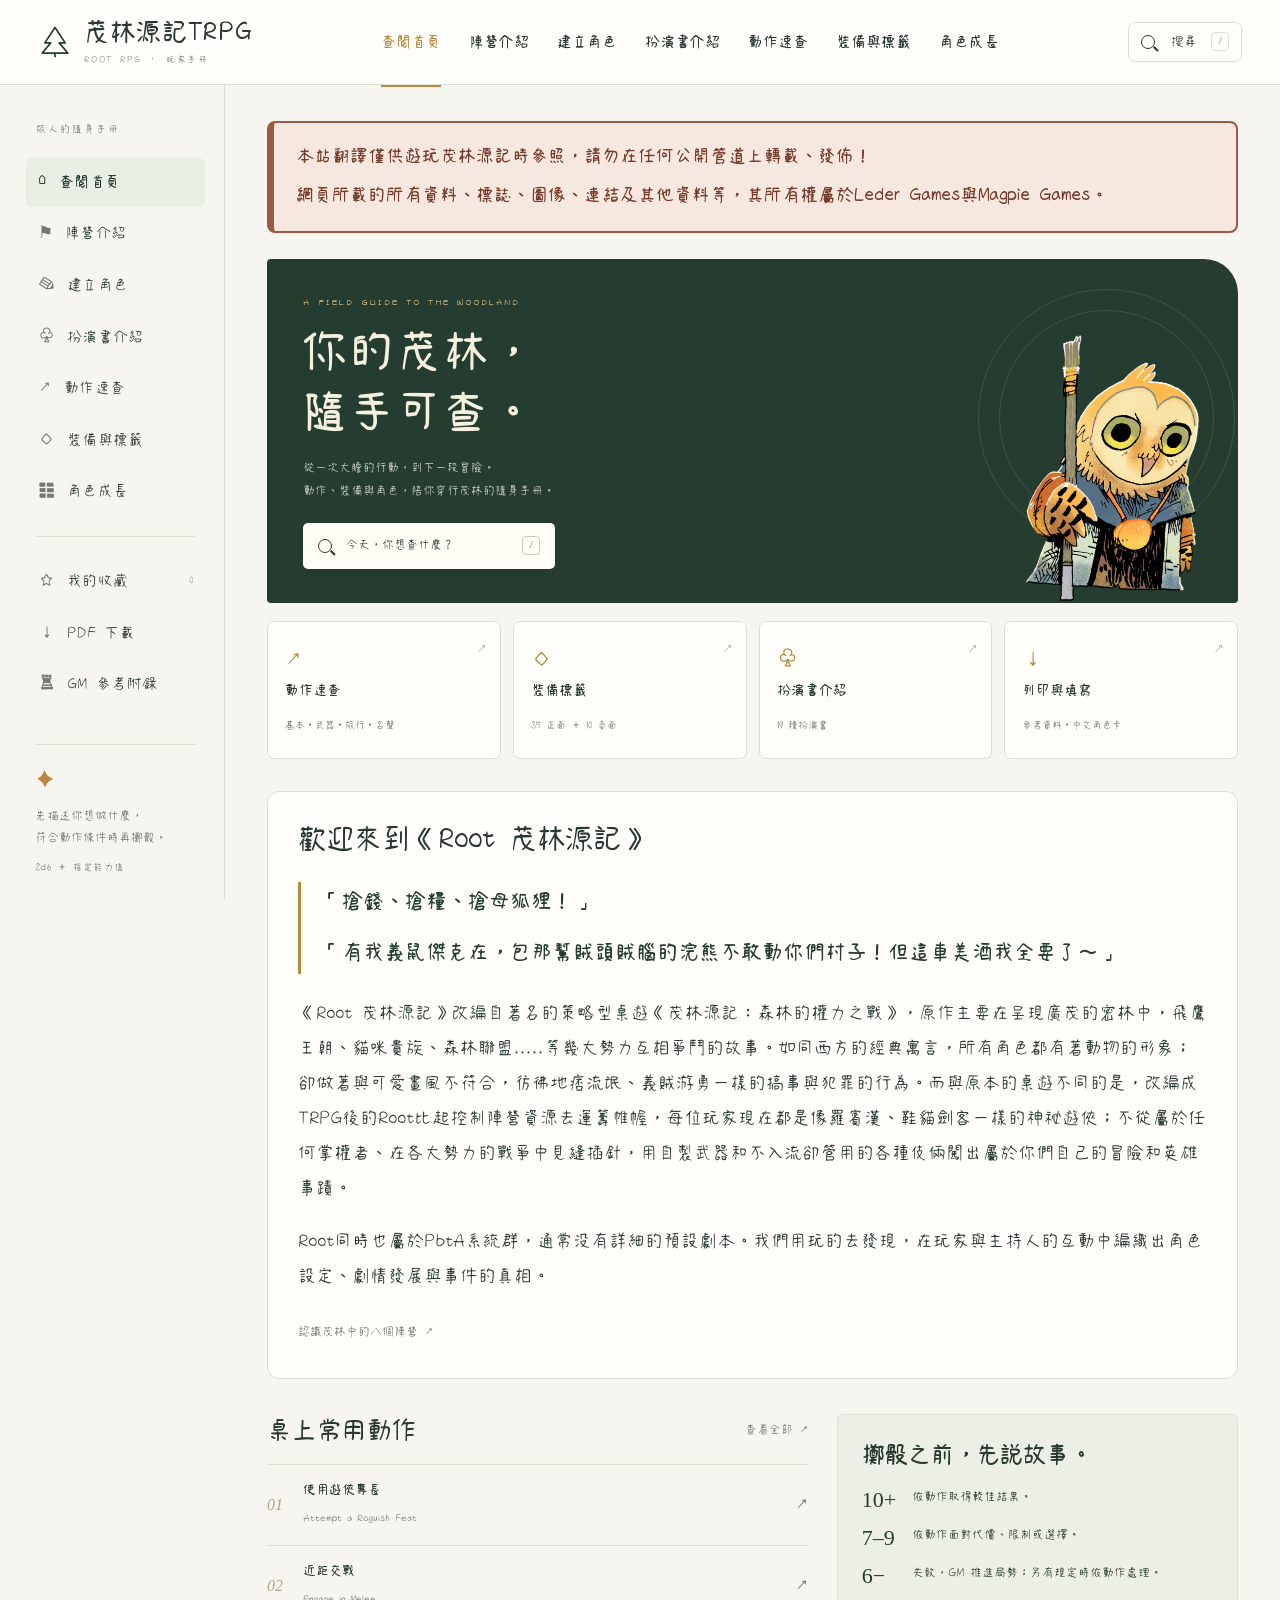
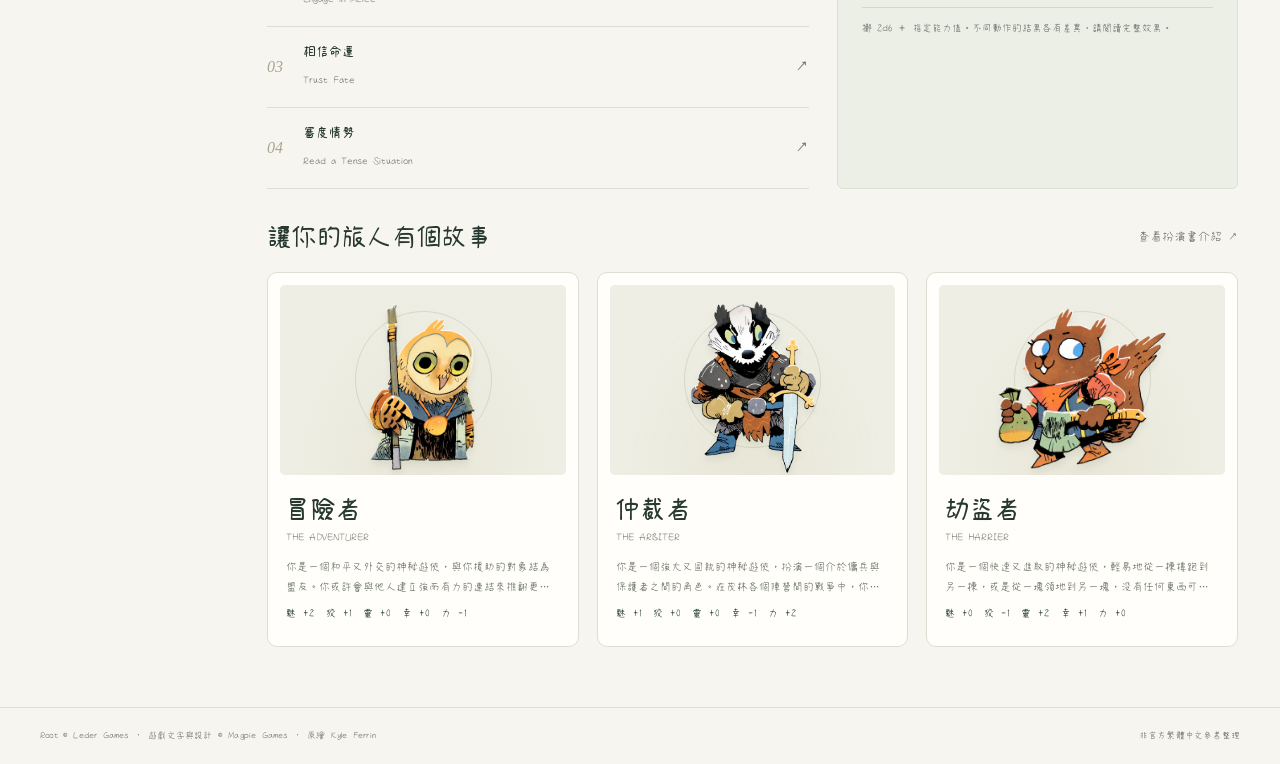
==== commit d826db94: "Reorder navigation and rename playbooks and character advancement" ====
--- a/site/index.html
+++ b/site/index.html
@@ -15,21 +15,19 @@
   <a class="skip-link" href="#main">跳到內容</a>
   <header class="site-header">
     <a class="brand" href="#home" aria-label="茂林源記TRPG首頁"><svg viewBox="0 0 40 40" aria-hidden="true"><path d="M20 3 8 21h7L5 33h30L25 21h7ZM20 32v6"/></svg><span>茂林源記TRPG<small>ROOT RPG · 玩家手冊</small></span></a>
-    <nav class="desktop-nav" aria-label="主要導覽">
-      <a href="#moves" data-nav="moves">動作</a><a href="#equipment" data-nav="equipment">裝備標籤</a><a href="#characters" data-nav="characters">角色</a><a href="#factions" data-nav="factions">陣營</a><a href="#creation" data-nav="creation">創角與聚會</a><a href="#gm" data-nav="gm">GM 參考</a>
-    </nav>
+    <nav class="desktop-nav" aria-label="主要導覽"><a href="#home" data-nav="home">查閱首頁</a><a href="#factions" data-nav="factions">陣營介紹</a><a href="#creation" data-nav="creation">建立角色</a><a href="#characters" data-nav="characters">扮演書介紹</a><a href="#moves" data-nav="moves">動作速查</a><a href="#equipment" data-nav="equipment">裝備與標籤</a><a href="#session" data-nav="session">角色成長</a></nav>
     <button class="search-open" data-action="search" aria-label="搜尋整份手冊"><span class="search-icon"></span><span class="search-word">搜尋</span><kbd>/</kbd></button>
   </header>
   <div class="layout">
     <aside class="sidebar" aria-label="手冊分類">
       <p class="nav-label">旅人的隨身手冊</p>
       <a href="#home" data-nav="home">⌂ <span>查閱首頁</span></a>
-      <a href="#moves" data-nav="moves">↗ <span>動作速查</span><small>30</small></a>
-      <a href="#equipment" data-nav="equipment">◇ <span>裝備與標籤</span><small>45</small></a>
-      <a href="#characters" data-nav="characters">♧ <span>19 種角色</span></a>
       <a href="#factions" data-nav="factions">⚑ <span>陣營介紹</span></a>
       <a href="#creation" data-nav="creation">✎ <span>建立角色</span></a>
-      <a href="#session" data-nav="session">☷ <span>成長與聚會</span></a>
+      <a href="#characters" data-nav="characters">♧ <span>扮演書介紹</span></a>
+      <a href="#moves" data-nav="moves">↗ <span>動作速查</span></a>
+      <a href="#equipment" data-nav="equipment">◇ <span>裝備與標籤</span></a>
+      <a href="#session" data-nav="session">☷ <span>角色成長</span></a>
       <div class="nav-divider"></div>
       <a href="#favorites" data-nav="favorites">☆ <span>我的收藏</span><small id="favorite-count">0</small></a>
       <a href="#downloads" data-nav="downloads">↓ <span>PDF 下載</span></a>
@@ -40,8 +38,8 @@
     <main id="main" tabindex="-1"><div id="view"></div></main>
   </div>
   <footer class="site-footer"><span>Root © Leder Games · 遊戲文字與設計 © Magpie Games · 原繪 Kyle Ferrin</span><a href="#about">非官方繁體中文參考整理</a></footer>
-  <nav class="mobile-nav" aria-label="手機快速導覽"><a href="#home" data-nav="home"><b>⌂</b>首頁</a><a href="#moves" data-nav="moves"><b>↗</b>動作</a><a href="#equipment" data-nav="equipment"><b>◇</b>裝備</a><a href="#characters" data-nav="characters"><b>♧</b>角色</a><button data-action="menu"><b>☰</b>更多</button></nav>
-  <dialog id="nav-dialog" class="search-dialog"><form method="dialog" class="search-dialog-top"><h2>更多查閱方式</h2><button class="icon-button" aria-label="關閉導覽">×</button></form><nav class="menu-list" aria-label="其他頁面"><a href="#factions">⚑　陣營介紹</a><a href="#creation">✎　建立角色</a><a href="#session">☷　成長與聚會</a><a href="#favorites">☆　我的收藏</a><a href="#downloads">↓　PDF 下載</a><a href="#gm">♜　GM 參考附錄</a><a href="#about">關於這份手冊</a></nav></dialog>
+  <nav class="mobile-nav" aria-label="手機快速導覽"><a href="#home" data-nav="home"><b>⌂</b>查閱首頁</a><a href="#factions" data-nav="factions"><b>⚑</b>陣營介紹</a><a href="#creation" data-nav="creation"><b>✎</b>建立角色</a><a href="#characters" data-nav="characters"><b>♧</b>扮演書介紹</a><button data-action="menu"><b>☰</b>更多</button></nav>
+  <dialog id="nav-dialog" class="search-dialog"><form method="dialog" class="search-dialog-top"><h2>更多查閱方式</h2><button class="icon-button" aria-label="關閉導覽">×</button></form><nav class="menu-list" aria-label="其他頁面"><a href="#home">⌂　查閱首頁</a><a href="#factions">⚑　陣營介紹</a><a href="#creation">✎　建立角色</a><a href="#characters">♧　扮演書介紹</a><a href="#moves">↗　動作速查</a><a href="#equipment">◇　裝備與標籤</a><a href="#session">☷　角色成長</a><a href="#favorites">☆　我的收藏</a><a href="#downloads">↓　PDF 下載</a><a href="#gm">♜　GM 參考附錄</a><a href="#about">關於這份手冊</a></nav></dialog>
   <dialog id="search-dialog" class="search-dialog" aria-labelledby="search-title"><form method="dialog" class="search-dialog-top"><h2 id="search-title">搜尋茂林手冊</h2><button class="icon-button" aria-label="關閉搜尋">×</button></form><label class="search-field"><span class="search-icon"></span><input id="global-search" type="search" placeholder="搜尋動作、中文或英文名稱、效果…" autocomplete="off"><kbd>ESC</kbd></label><div class="search-hint">試試「疲勞」、「技巧射擊」、「Catfolk Steel」</div><div id="search-results" aria-live="polite"></div></dialog>
   <dialog id="detail-dialog" class="detail-dialog" aria-labelledby="detail-title"><button class="detail-close icon-button" data-action="close-detail" aria-label="關閉詳細資料">×</button><div id="detail-content"></div></dialog>
   <dialog id="term-dialog" class="detail-dialog term-dialog" aria-labelledby="term-title"><button class="detail-close icon-button" data-action="close-term" aria-label="關閉名詞說明">×</button><div id="term-content"></div></dialog>
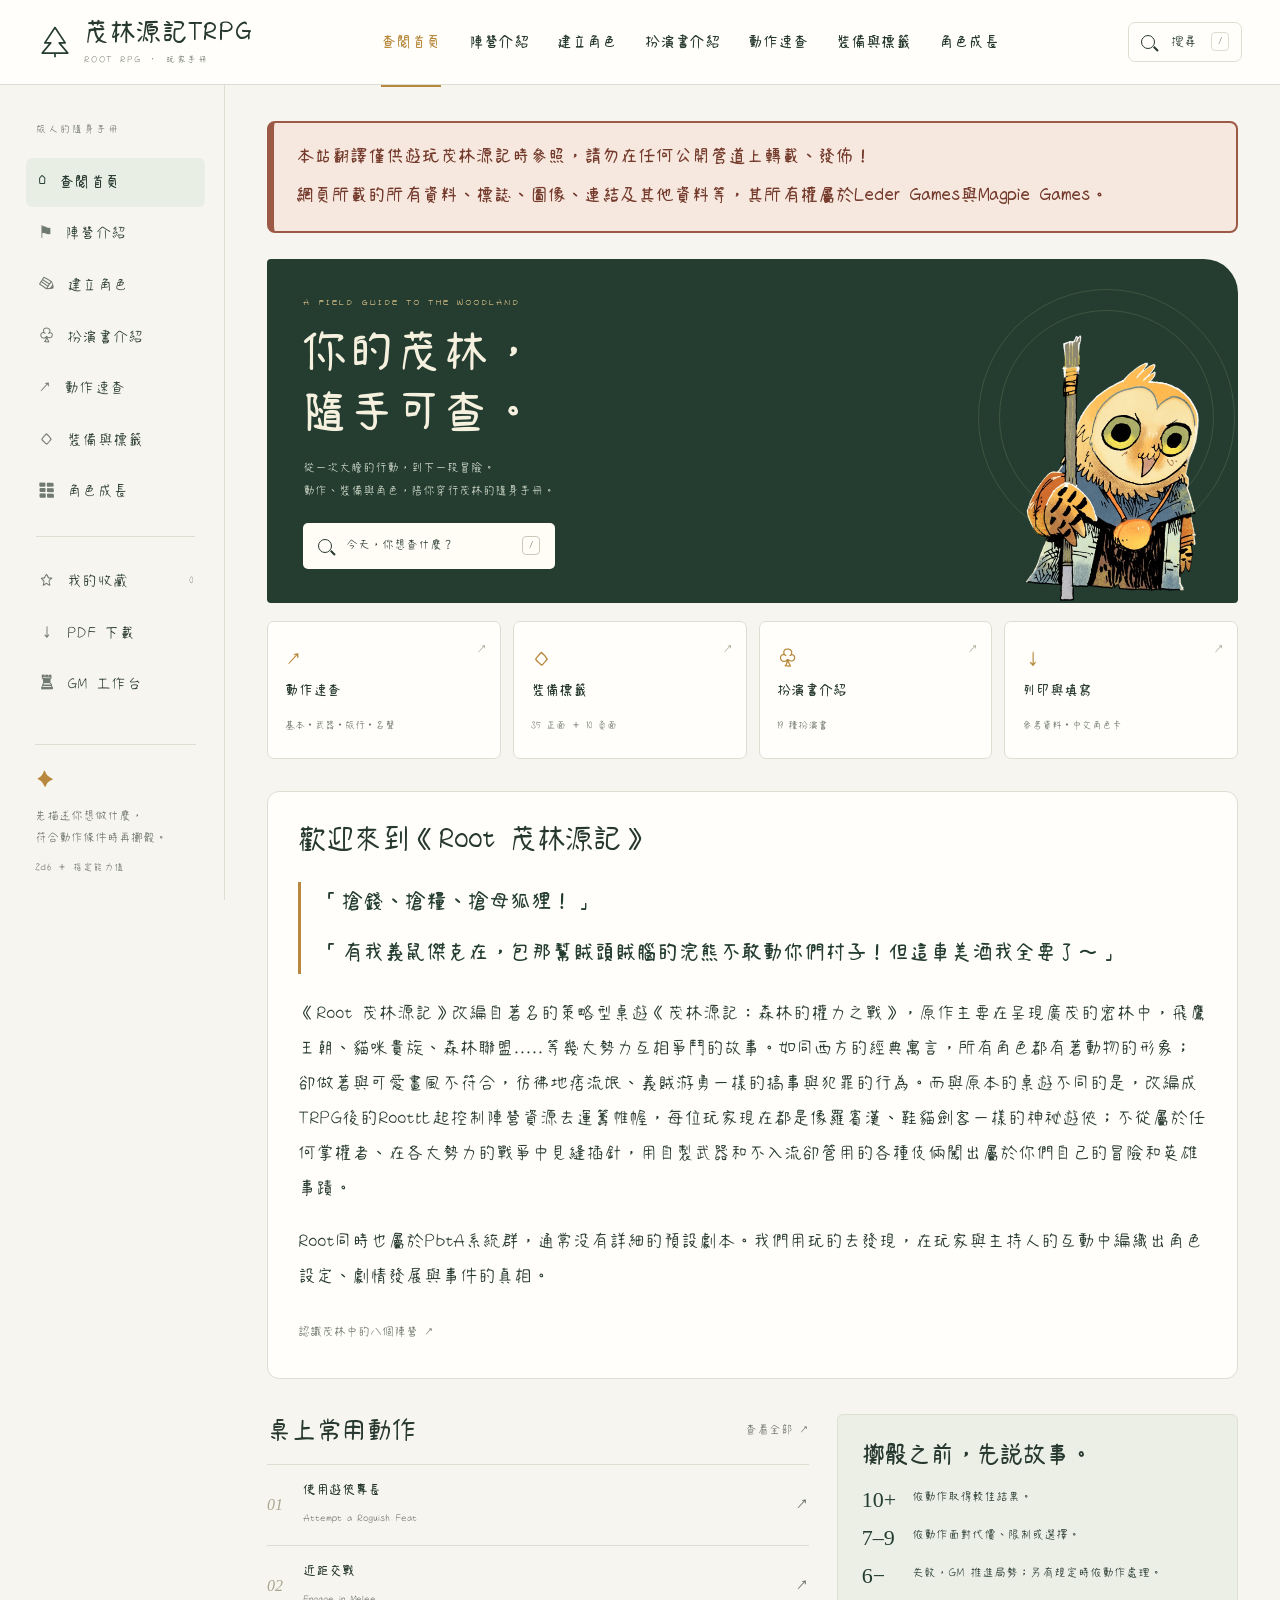
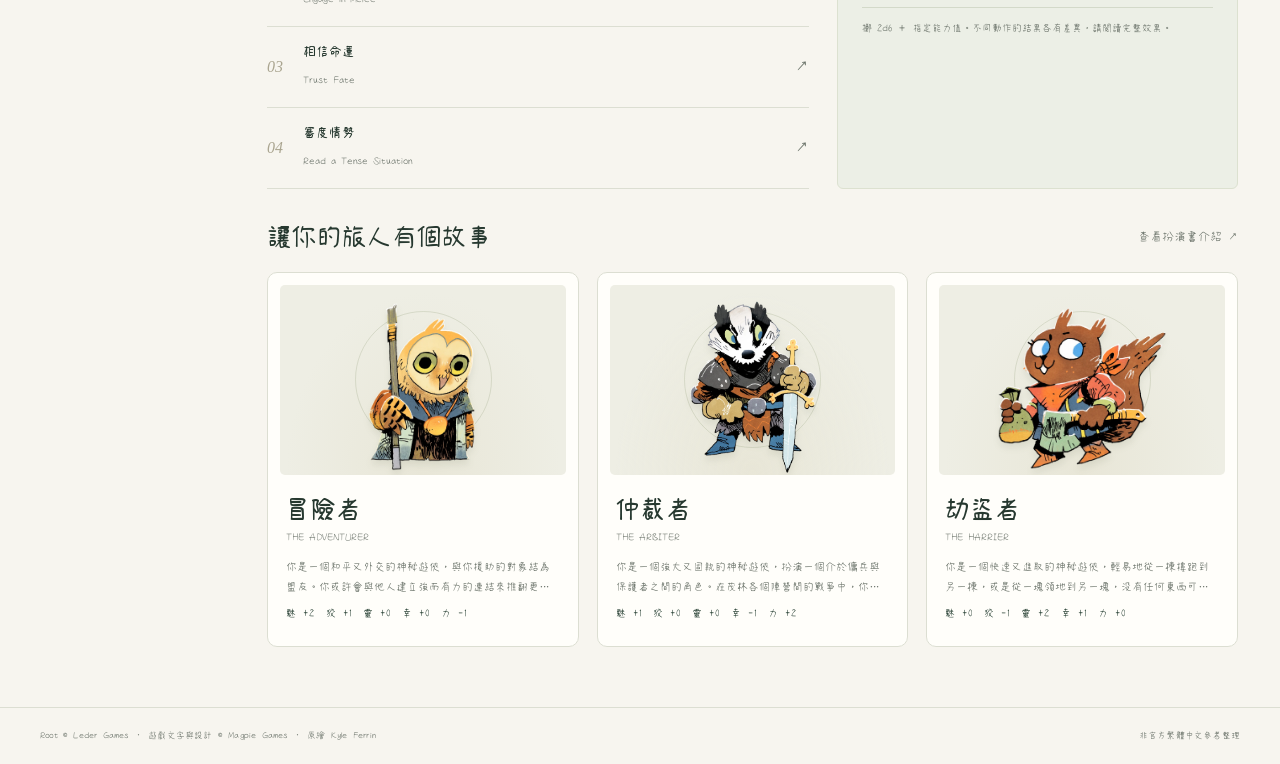
==== commit c8b21ce9: "Build separate searchable GM workbench and add rulebook faction illustrations" ====
--- a/site/index.html
+++ b/site/index.html
@@ -31,7 +31,7 @@
       <div class="nav-divider"></div>
       <a href="#favorites" data-nav="favorites">☆ <span>我的收藏</span><small id="favorite-count">0</small></a>
       <a href="#downloads" data-nav="downloads">↓ <span>PDF 下載</span></a>
-      <a href="#gm" data-nav="gm">♜ <span>GM 參考附錄</span></a>
+      <a href="gm.html#home" data-nav="gm">♜ <span>GM 工作台</span></a>
       <div class="sidebar-note"><span class="tiny-leaf">✦</span><p>先描述你想做什麼，<br>符合動作條件時再擲骰。</p><span>2d6 ＋ 指定能力值</span></div>
       <a class="about-link" href="#about">關於這份手冊 ↗</a>
     </aside>
@@ -39,10 +39,11 @@
   </div>
   <footer class="site-footer"><span>Root © Leder Games · 遊戲文字與設計 © Magpie Games · 原繪 Kyle Ferrin</span><a href="#about">非官方繁體中文參考整理</a></footer>
   <nav class="mobile-nav" aria-label="手機快速導覽"><a href="#home" data-nav="home"><b>⌂</b>查閱首頁</a><a href="#factions" data-nav="factions"><b>⚑</b>陣營介紹</a><a href="#creation" data-nav="creation"><b>✎</b>建立角色</a><a href="#characters" data-nav="characters"><b>♧</b>扮演書介紹</a><button data-action="menu"><b>☰</b>更多</button></nav>
-  <dialog id="nav-dialog" class="search-dialog"><form method="dialog" class="search-dialog-top"><h2>更多查閱方式</h2><button class="icon-button" aria-label="關閉導覽">×</button></form><nav class="menu-list" aria-label="其他頁面"><a href="#home">⌂　查閱首頁</a><a href="#factions">⚑　陣營介紹</a><a href="#creation">✎　建立角色</a><a href="#characters">♧　扮演書介紹</a><a href="#moves">↗　動作速查</a><a href="#equipment">◇　裝備與標籤</a><a href="#session">☷　角色成長</a><a href="#favorites">☆　我的收藏</a><a href="#downloads">↓　PDF 下載</a><a href="#gm">♜　GM 參考附錄</a><a href="#about">關於這份手冊</a></nav></dialog>
+  <dialog id="nav-dialog" class="search-dialog"><form method="dialog" class="search-dialog-top"><h2>更多查閱方式</h2><button class="icon-button" aria-label="關閉導覽">×</button></form><nav class="menu-list" aria-label="其他頁面"><a href="#home">⌂　查閱首頁</a><a href="#factions">⚑　陣營介紹</a><a href="#creation">✎　建立角色</a><a href="#characters">♧　扮演書介紹</a><a href="#moves">↗　動作速查</a><a href="#equipment">◇　裝備與標籤</a><a href="#session">☷　角色成長</a><a href="#favorites">☆　我的收藏</a><a href="#downloads">↓　PDF 下載</a><a href="gm.html#home">♜　GM 工作台</a><a href="#about">關於這份手冊</a></nav></dialog>
   <dialog id="search-dialog" class="search-dialog" aria-labelledby="search-title"><form method="dialog" class="search-dialog-top"><h2 id="search-title">搜尋茂林手冊</h2><button class="icon-button" aria-label="關閉搜尋">×</button></form><label class="search-field"><span class="search-icon"></span><input id="global-search" type="search" placeholder="搜尋動作、中文或英文名稱、效果…" autocomplete="off"><kbd>ESC</kbd></label><div class="search-hint">試試「疲勞」、「技巧射擊」、「Catfolk Steel」</div><div id="search-results" aria-live="polite"></div></dialog>
   <dialog id="detail-dialog" class="detail-dialog" aria-labelledby="detail-title"><button class="detail-close icon-button" data-action="close-detail" aria-label="關閉詳細資料">×</button><div id="detail-content"></div></dialog>
   <dialog id="term-dialog" class="detail-dialog term-dialog" aria-labelledby="term-title"><button class="detail-close icon-button" data-action="close-term" aria-label="關閉名詞說明">×</button><div id="term-content"></div></dialog>
+  <dialog id="art-dialog" class="detail-dialog art-dialog" aria-labelledby="art-title"><button class="detail-close icon-button" data-action="close-art" aria-label="關閉插圖">×</button><div id="art-content"></div></dialog>
   <div id="toast" class="toast" role="status" aria-live="polite"></div>
   <noscript><p class="noscript">請開啟瀏覽器 JavaScript 以使用搜尋與分類，或直接下載 <a href="downloads/root-player-reference-zh.pdf">玩家參考 PDF</a>。</p></noscript>
 </body>
--- a/site/styles.css
+++ b/site/styles.css
@@ -76,3 +76,11 @@
 .faction-hook{padding:15px;background:var(--forest-light);border-radius:8px;margin:23px 0;font-size:17px}
 .faction-1,.faction-5{border-top-color:#5b7c98}.faction-2,.faction-7{border-top-color:#7e9560}.faction-3,.faction-6{border-top-color:#9a7e67}.faction-4{border-top-color:#6b9c9a}
 @media(max-width:760px){.faction-grid{grid-template-columns:minmax(0,1fr)}.faction-card{padding:22px}.home-warning{font-size:17px;padding:14px 16px}.home-introduction{padding:22px 19px;font-size:17px}.intro-quotes{padding-left:13px}.intro-quotes blockquote{font-size:19px}.brand>span{font-size:23px}.card-bottom .copy-button{font-size:15px}.faction-jumps a{padding:5px 13px}}
+.faction-figure{margin:20px 0 25px;border:1px solid var(--line);border-radius:8px;padding:15px;background:#f7f5ef;text-align:center}
+.faction-image-button{display:block;width:100%;border:0;background:none;padding:0;cursor:zoom-in}
+.faction-image-button img{display:block;width:100%;height:235px;object-fit:contain;margin:auto}
+.faction-figure figcaption{font-size:13px;color:var(--muted);line-height:1.7;margin-top:12px}
+.art-dialog{max-width:calc(100vw - 24px);width:850px;text-align:center}
+.art-dialog h2{font-size:28px;padding-right:25px;margin-bottom:20px}
+.art-dialog img{display:block;max-width:100%;height:auto;max-height:65dvh;object-fit:contain;margin:auto}
+.art-dialog p{font-size:14px;color:var(--muted);margin:18px 0 0}
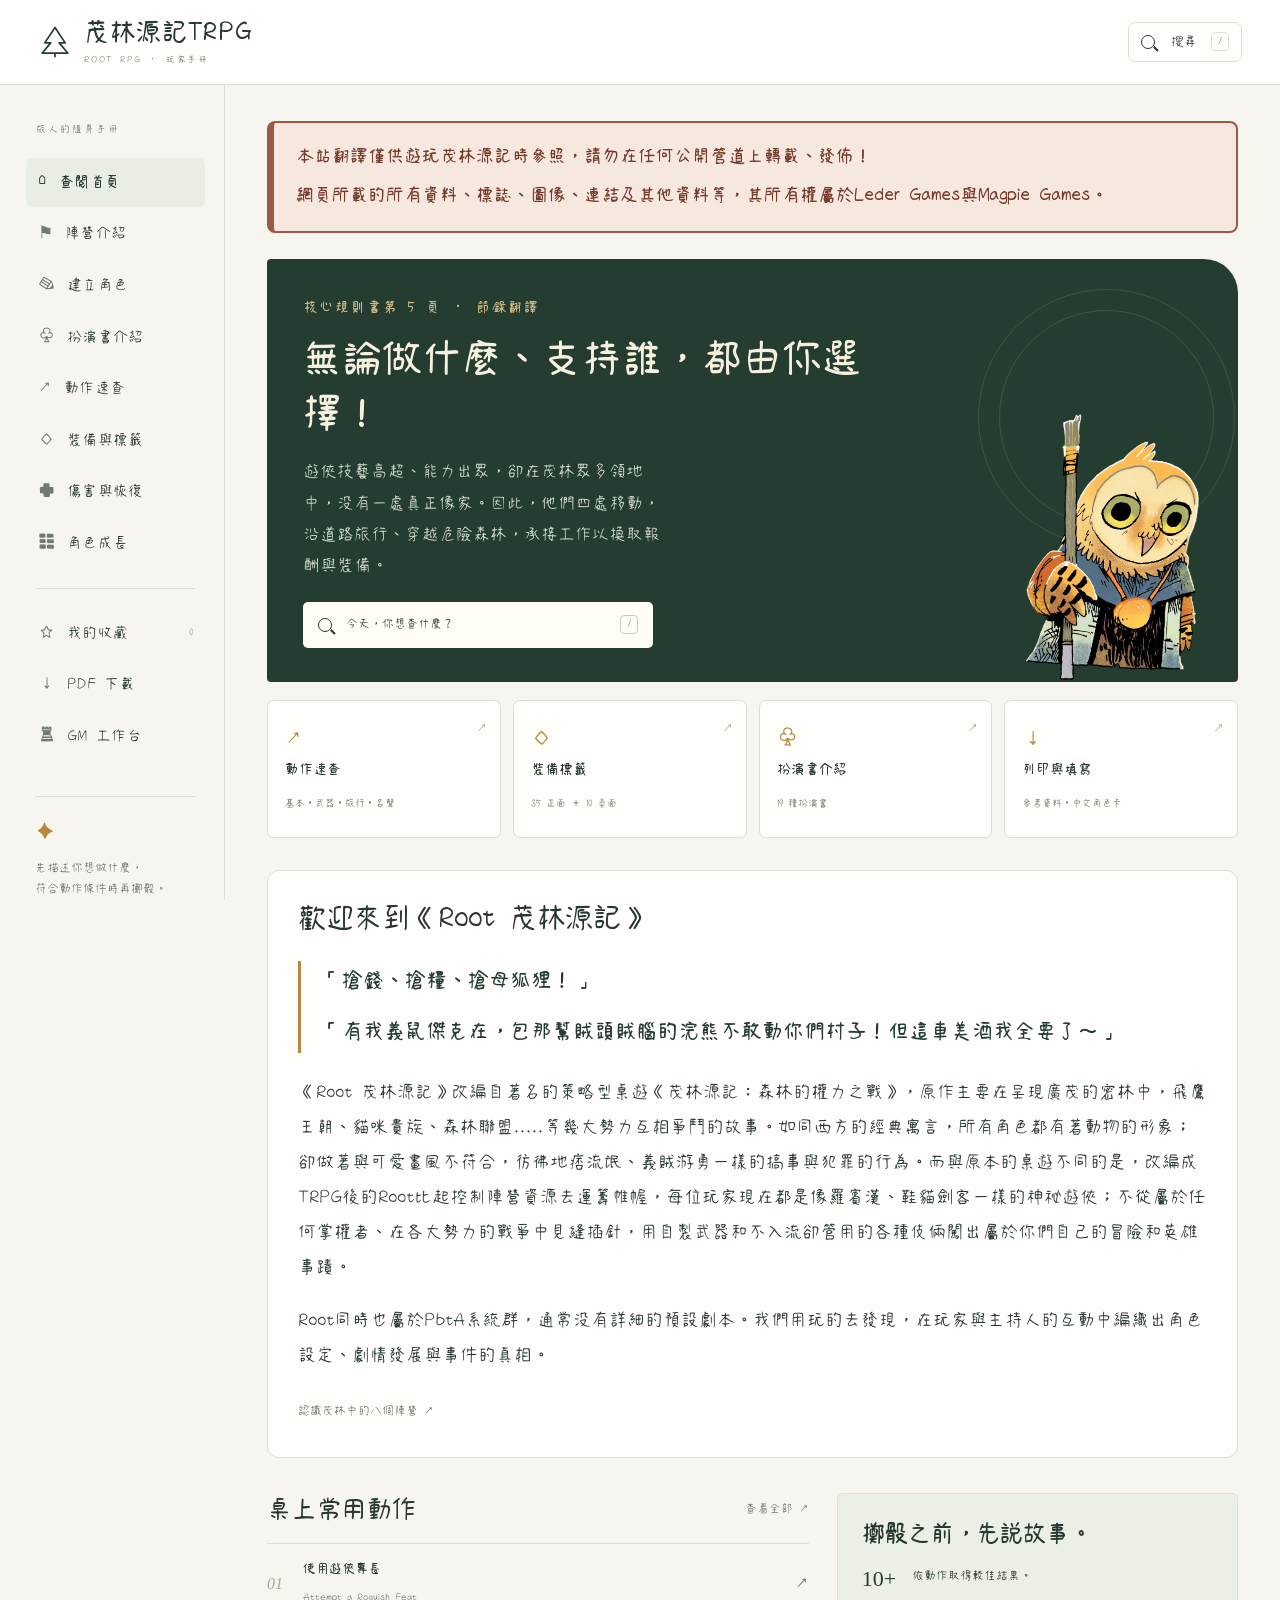
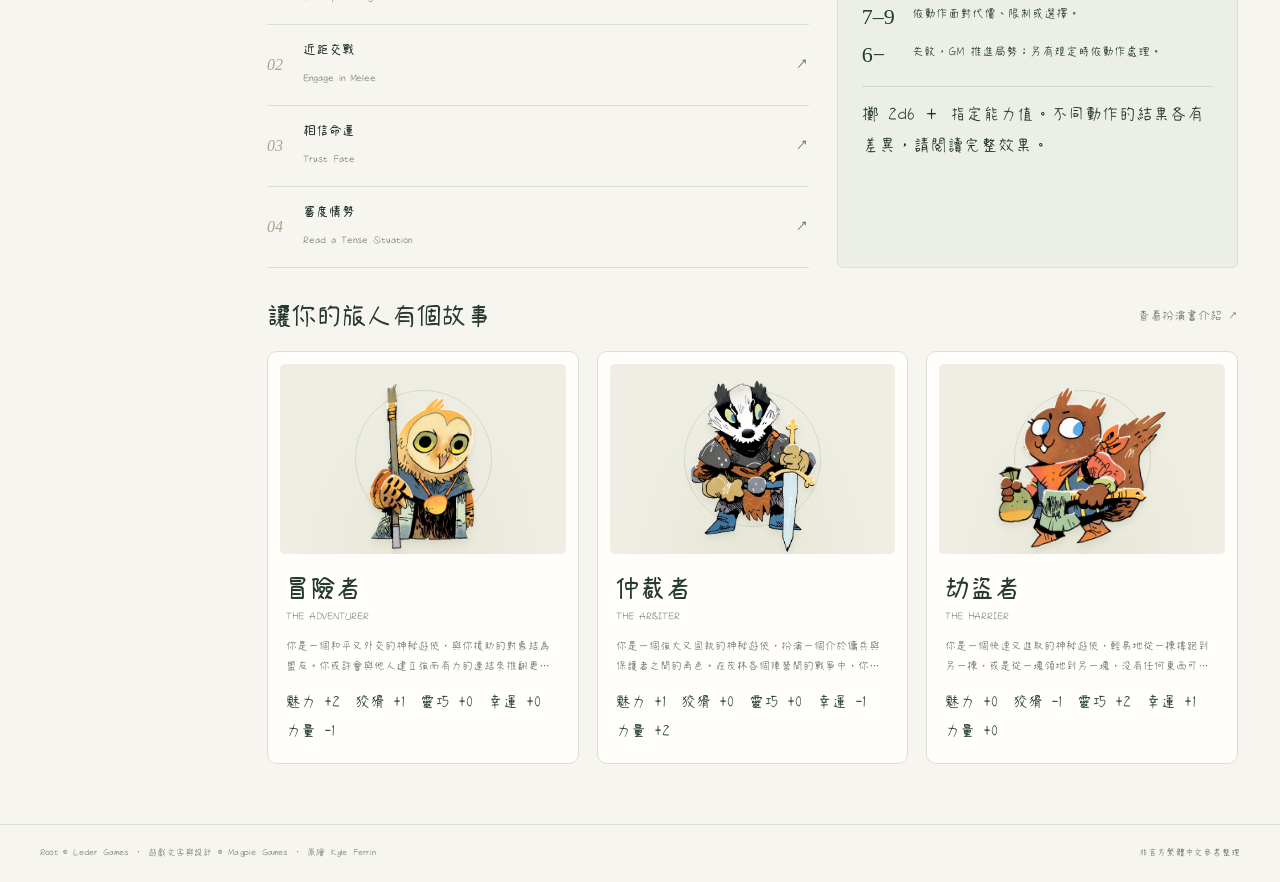
==== commit 8cc74548: "Address browser annotations and expand mastery and species reference rules" ====
--- a/site/index.html
+++ b/site/index.html
@@ -15,7 +15,7 @@
   <a class="skip-link" href="#main">跳到內容</a>
   <header class="site-header">
     <a class="brand" href="#home" aria-label="茂林源記TRPG首頁"><svg viewBox="0 0 40 40" aria-hidden="true"><path d="M20 3 8 21h7L5 33h30L25 21h7ZM20 32v6"/></svg><span>茂林源記TRPG<small>ROOT RPG · 玩家手冊</small></span></a>
-    <nav class="desktop-nav" aria-label="主要導覽"><a href="#home" data-nav="home">查閱首頁</a><a href="#factions" data-nav="factions">陣營介紹</a><a href="#creation" data-nav="creation">建立角色</a><a href="#characters" data-nav="characters">扮演書介紹</a><a href="#moves" data-nav="moves">動作速查</a><a href="#equipment" data-nav="equipment">裝備與標籤</a><a href="#session" data-nav="session">角色成長</a></nav>
+    <nav class="desktop-nav" aria-label="主要導覽"><a href="#home" data-nav="home">查閱首頁</a><a href="#factions" data-nav="factions">陣營介紹</a><a href="#creation" data-nav="creation">建立角色</a><a href="#characters" data-nav="characters">扮演書介紹</a><a href="#moves" data-nav="moves">動作速查</a><a href="#equipment" data-nav="equipment">裝備與標籤</a><a href="#recovery" data-nav="recovery">傷害與恢復</a><a href="#session" data-nav="session">角色成長</a></nav>
     <button class="search-open" data-action="search" aria-label="搜尋整份手冊"><span class="search-icon"></span><span class="search-word">搜尋</span><kbd>/</kbd></button>
   </header>
   <div class="layout">
@@ -27,6 +27,7 @@
       <a href="#characters" data-nav="characters">♧ <span>扮演書介紹</span></a>
       <a href="#moves" data-nav="moves">↗ <span>動作速查</span></a>
       <a href="#equipment" data-nav="equipment">◇ <span>裝備與標籤</span></a>
+      <a href="#recovery" data-nav="recovery">✚ <span>傷害與恢復</span></a>
       <a href="#session" data-nav="session">☷ <span>角色成長</span></a>
       <div class="nav-divider"></div>
       <a href="#favorites" data-nav="favorites">☆ <span>我的收藏</span><small id="favorite-count">0</small></a>
@@ -39,7 +40,7 @@
   </div>
   <footer class="site-footer"><span>Root © Leder Games · 遊戲文字與設計 © Magpie Games · 原繪 Kyle Ferrin</span><a href="#about">非官方繁體中文參考整理</a></footer>
   <nav class="mobile-nav" aria-label="手機快速導覽"><a href="#home" data-nav="home"><b>⌂</b>查閱首頁</a><a href="#factions" data-nav="factions"><b>⚑</b>陣營介紹</a><a href="#creation" data-nav="creation"><b>✎</b>建立角色</a><a href="#characters" data-nav="characters"><b>♧</b>扮演書介紹</a><button data-action="menu"><b>☰</b>更多</button></nav>
-  <dialog id="nav-dialog" class="search-dialog"><form method="dialog" class="search-dialog-top"><h2>更多查閱方式</h2><button class="icon-button" aria-label="關閉導覽">×</button></form><nav class="menu-list" aria-label="其他頁面"><a href="#home">⌂　查閱首頁</a><a href="#factions">⚑　陣營介紹</a><a href="#creation">✎　建立角色</a><a href="#characters">♧　扮演書介紹</a><a href="#moves">↗　動作速查</a><a href="#equipment">◇　裝備與標籤</a><a href="#session">☷　角色成長</a><a href="#favorites">☆　我的收藏</a><a href="#downloads">↓　PDF 下載</a><a href="gm.html#home">♜　GM 工作台</a><a href="#about">關於這份手冊</a></nav></dialog>
+  <dialog id="nav-dialog" class="search-dialog"><form method="dialog" class="search-dialog-top"><h2>更多查閱方式</h2><button class="icon-button" aria-label="關閉導覽">×</button></form><nav class="menu-list" aria-label="其他頁面"><a href="#home">⌂　查閱首頁</a><a href="#factions">⚑　陣營介紹</a><a href="#creation">✎　建立角色</a><a href="#characters">♧　扮演書介紹</a><a href="#moves">↗　動作速查</a><a href="#equipment">◇　裝備與標籤</a><a href="#recovery">✚　傷害與恢復</a><a href="#session">☷　角色成長</a><a href="#favorites">☆　我的收藏</a><a href="#downloads">↓　PDF 下載</a><a href="gm.html#home">♜　GM 工作台</a><a href="#about">關於這份手冊</a></nav></dialog>
   <dialog id="search-dialog" class="search-dialog" aria-labelledby="search-title"><form method="dialog" class="search-dialog-top"><h2 id="search-title">搜尋茂林手冊</h2><button class="icon-button" aria-label="關閉搜尋">×</button></form><label class="search-field"><span class="search-icon"></span><input id="global-search" type="search" placeholder="搜尋動作、中文或英文名稱、效果…" autocomplete="off"><kbd>ESC</kbd></label><div class="search-hint">試試「疲勞」、「技巧射擊」、「Catfolk Steel」</div><div id="search-results" aria-live="polite"></div></dialog>
   <dialog id="detail-dialog" class="detail-dialog" aria-labelledby="detail-title"><button class="detail-close icon-button" data-action="close-detail" aria-label="關閉詳細資料">×</button><div id="detail-content"></div></dialog>
   <dialog id="term-dialog" class="detail-dialog term-dialog" aria-labelledby="term-title"><button class="detail-close icon-button" data-action="close-term" aria-label="關閉名詞說明">×</button><div id="term-content"></div></dialog>
--- a/site/styles.css
+++ b/site/styles.css
@@ -84,3 +84,12 @@
 .art-dialog h2{font-size:28px;padding-right:25px;margin-bottom:20px}
 .art-dialog img{display:block;max-width:100%;height:auto;max-height:65dvh;object-fit:contain;margin:auto}
 .art-dialog p{font-size:14px;color:var(--muted);margin:18px 0 0}
+
+/* 2026-10-24 reading and artwork adjustments */
+.desktop-nav a{white-space:nowrap}.search-open{margin-left:auto}
+@media(min-width:781px) and (max-width:1300px){.desktop-nav{display:none}}
+.dice-panel .micro{font-size:17px;line-height:1.85;color:var(--ink)}
+.hero p{font-size:17px;line-height:1.85}.hero h1{font-size:38px;line-height:1.45;letter-spacing:2px}.hero .eyebrow{font-size:14px}
+.character-info .role-stats{display:flex;flex-wrap:wrap;font-size:15px;line-height:1.9;letter-spacing:0;white-space:normal}
+.faction-image-button{display:flex;justify-content:center;align-items:center;min-height:290px}.faction-image-button img{height:290px;width:auto;max-width:100%;object-position:center}.faction-figure{background:transparent}.faction-image-button{background:transparent}
+@media(max-width:780px){.hero-copy{max-width:90%}.hero h1{font-size:31px}.hero p{font-size:16px}.hero-art{opacity:.25}.dice-panel .micro{font-size:17px}.character-info .role-stats{font-size:14px}.faction-image-button img{height:310px}}
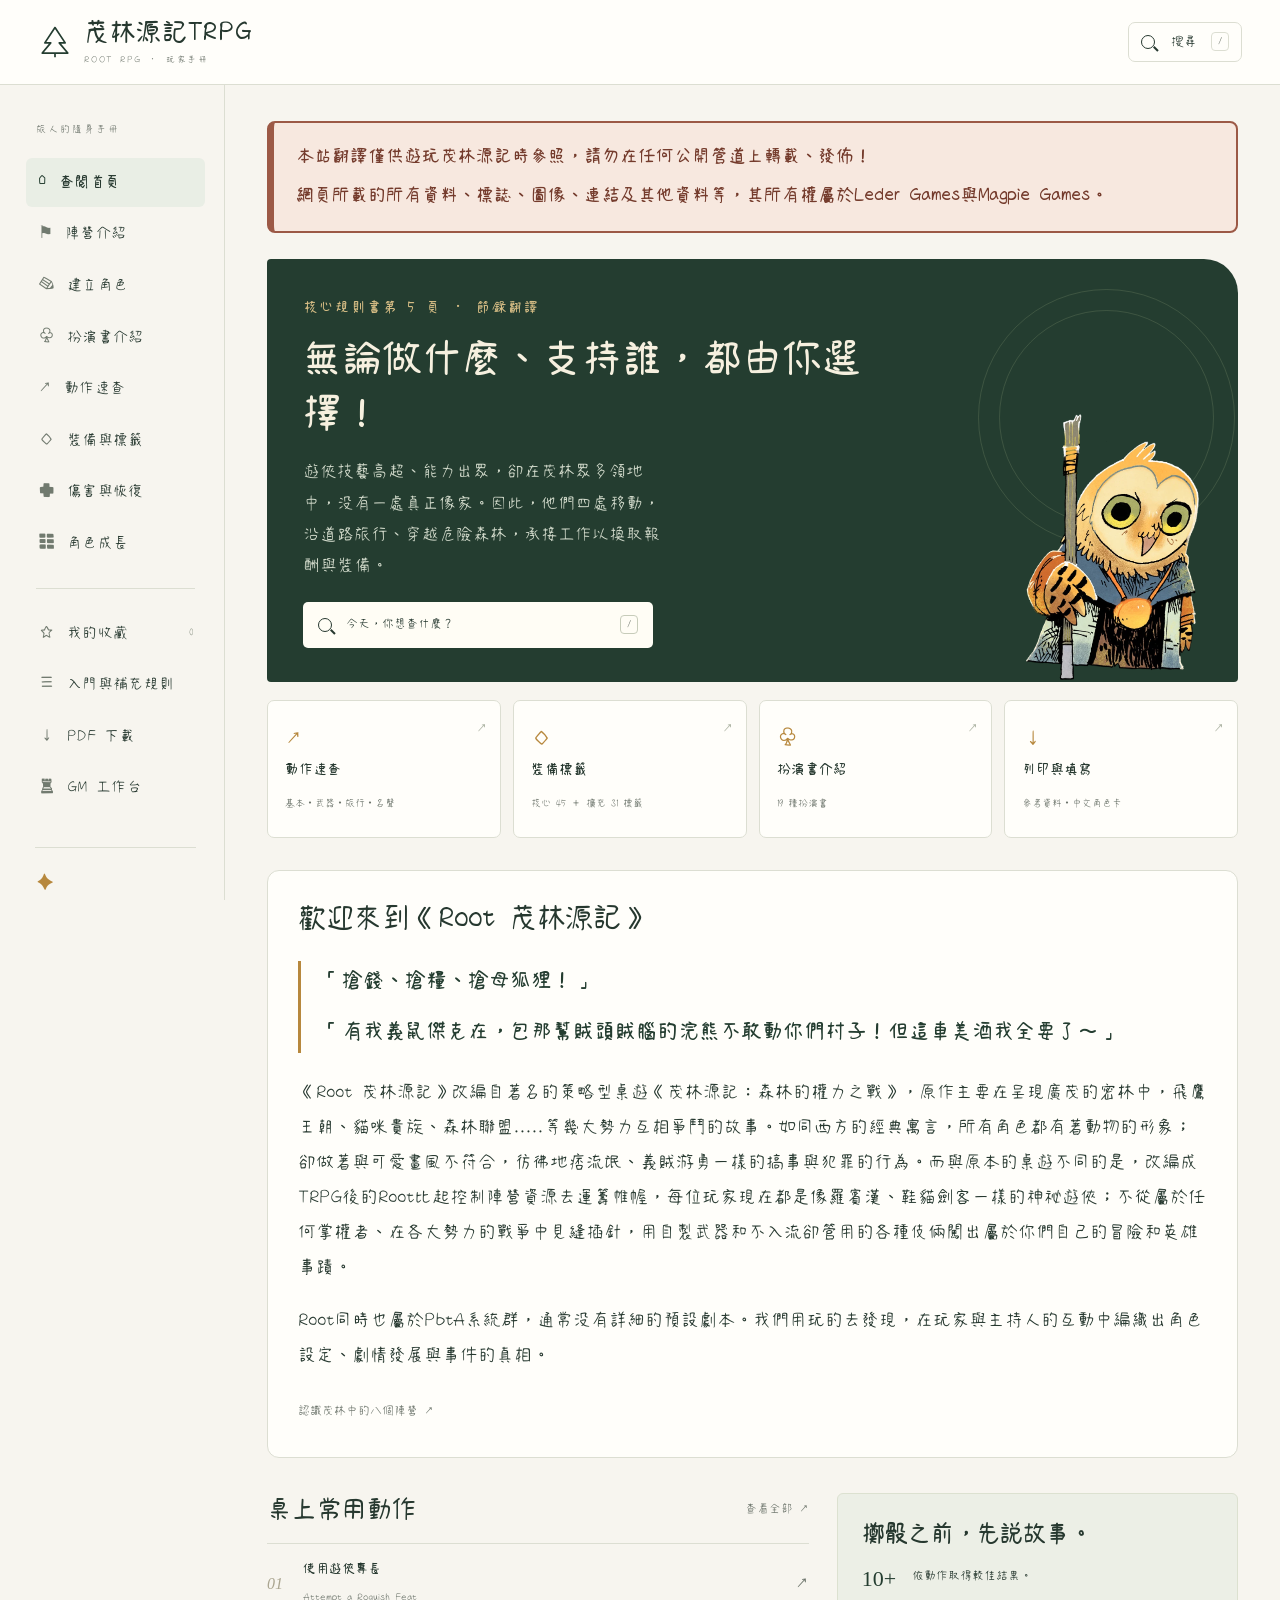
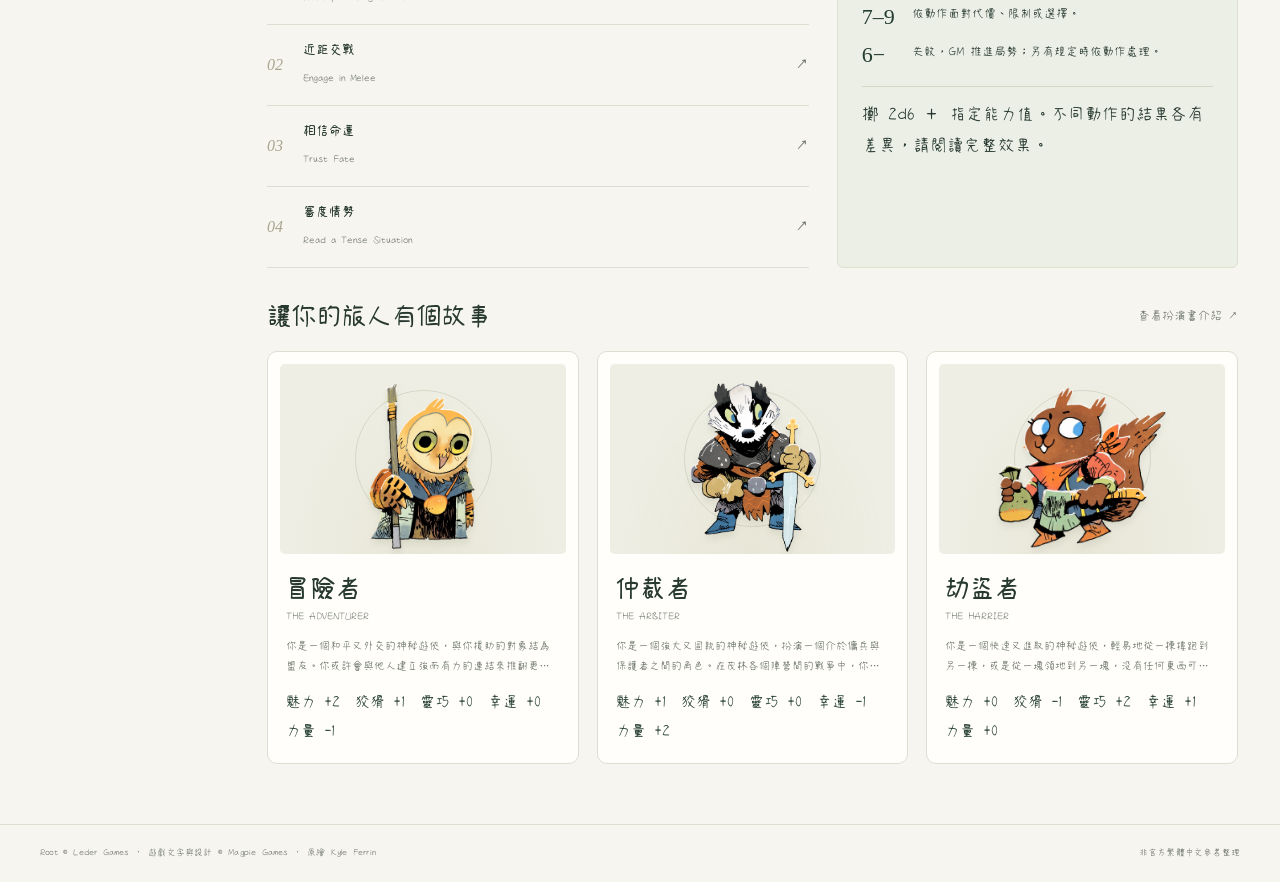
==== commit 901efc4e: "Expand core and expansion rules with source-tracked translation workflow" ====
--- a/site/index.html
+++ b/site/index.html
@@ -7,9 +7,9 @@
   <meta name="description" content="Root RPG 繁體中文玩家參考：動作、45 種裝備標籤、19 種角色、創角與聚會流程，附列印及可填寫角色卡。">
   <title>茂林源記TRPG · Root RPG 玩家手冊</title>
   <link rel="icon" href="assets/favicon.svg" type="image/svg+xml">
-  <link rel="stylesheet" href="styles.css">
-  <script src="data.js" defer></script>
-  <script src="app.js" defer></script>
+  <link rel="stylesheet" href="styles.css?v=20261024">
+  <script src="data.js?v=20261024" defer></script>
+  <script src="app.js?v=20261024" defer></script>
 </head>
 <body>
   <a class="skip-link" href="#main">跳到內容</a>
@@ -31,6 +31,7 @@
       <a href="#session" data-nav="session">☷ <span>角色成長</span></a>
       <div class="nav-divider"></div>
       <a href="#favorites" data-nav="favorites">☆ <span>我的收藏</span><small id="favorite-count">0</small></a>
+      <a href="#rules" data-nav="rules">≡ <span>入門與補充規則</span></a>
       <a href="#downloads" data-nav="downloads">↓ <span>PDF 下載</span></a>
       <a href="gm.html#home" data-nav="gm">♜ <span>GM 工作台</span></a>
       <div class="sidebar-note"><span class="tiny-leaf">✦</span><p>先描述你想做什麼，<br>符合動作條件時再擲骰。</p><span>2d6 ＋ 指定能力值</span></div>
@@ -40,7 +41,7 @@
   </div>
   <footer class="site-footer"><span>Root © Leder Games · 遊戲文字與設計 © Magpie Games · 原繪 Kyle Ferrin</span><a href="#about">非官方繁體中文參考整理</a></footer>
   <nav class="mobile-nav" aria-label="手機快速導覽"><a href="#home" data-nav="home"><b>⌂</b>查閱首頁</a><a href="#factions" data-nav="factions"><b>⚑</b>陣營介紹</a><a href="#creation" data-nav="creation"><b>✎</b>建立角色</a><a href="#characters" data-nav="characters"><b>♧</b>扮演書介紹</a><button data-action="menu"><b>☰</b>更多</button></nav>
-  <dialog id="nav-dialog" class="search-dialog"><form method="dialog" class="search-dialog-top"><h2>更多查閱方式</h2><button class="icon-button" aria-label="關閉導覽">×</button></form><nav class="menu-list" aria-label="其他頁面"><a href="#home">⌂　查閱首頁</a><a href="#factions">⚑　陣營介紹</a><a href="#creation">✎　建立角色</a><a href="#characters">♧　扮演書介紹</a><a href="#moves">↗　動作速查</a><a href="#equipment">◇　裝備與標籤</a><a href="#recovery">✚　傷害與恢復</a><a href="#session">☷　角色成長</a><a href="#favorites">☆　我的收藏</a><a href="#downloads">↓　PDF 下載</a><a href="gm.html#home">♜　GM 工作台</a><a href="#about">關於這份手冊</a></nav></dialog>
+  <dialog id="nav-dialog" class="search-dialog"><form method="dialog" class="search-dialog-top"><h2>更多查閱方式</h2><button class="icon-button" aria-label="關閉導覽">×</button></form><nav class="menu-list" aria-label="其他頁面"><a href="#home">⌂　查閱首頁</a><a href="#factions">⚑　陣營介紹</a><a href="#creation">✎　建立角色</a><a href="#characters">♧　扮演書介紹</a><a href="#moves">↗　動作速查</a><a href="#equipment">◇　裝備與標籤</a><a href="#recovery">✚　傷害與恢復</a><a href="#session">☷　角色成長</a><a href="#favorites">☆　我的收藏</a><a href="#rules">≡　入門與補充規則</a><a href="#downloads">↓　PDF 下載</a><a href="gm.html#home">♜　GM 工作台</a><a href="#about">關於這份手冊</a></nav></dialog>
   <dialog id="search-dialog" class="search-dialog" aria-labelledby="search-title"><form method="dialog" class="search-dialog-top"><h2 id="search-title">搜尋茂林手冊</h2><button class="icon-button" aria-label="關閉搜尋">×</button></form><label class="search-field"><span class="search-icon"></span><input id="global-search" type="search" placeholder="搜尋動作、中文或英文名稱、效果…" autocomplete="off"><kbd>ESC</kbd></label><div class="search-hint">試試「疲勞」、「技巧射擊」、「Catfolk Steel」</div><div id="search-results" aria-live="polite"></div></dialog>
   <dialog id="detail-dialog" class="detail-dialog" aria-labelledby="detail-title"><button class="detail-close icon-button" data-action="close-detail" aria-label="關閉詳細資料">×</button><div id="detail-content"></div></dialog>
   <dialog id="term-dialog" class="detail-dialog term-dialog" aria-labelledby="term-title"><button class="detail-close icon-button" data-action="close-term" aria-label="關閉名詞說明">×</button><div id="term-content"></div></dialog>
--- a/site/styles.css
+++ b/site/styles.css
@@ -20,10 +20,10 @@
 .cards-grid { align-items: start; }
 .travel-grid { grid-template-columns: minmax(0, 1fr); }
 .travel-grid > section { min-width: 0; }
-@font-face{font-family:'Woodland Title';src:url('assets/fonts/field-title.woff2') format('woff2');font-weight:600;font-display:swap}
-@font-face{font-family:'Woodland Section';src:url('assets/fonts/field-section.woff2') format('woff2');font-weight:500;font-display:swap}
-@font-face{font-family:'Woodland Body';src:url('assets/fonts/field-body.woff2') format('woff2');font-weight:400;font-display:swap}
-@font-face{font-family:'Woodland Body';src:url('assets/fonts/field-emphasis.woff2') format('woff2');font-weight:600 900;font-display:swap}
+@font-face{font-family:'Woodland Title';src:url('assets/fonts/field-title.woff2?v=20261024') format('woff2');font-weight:600;font-display:swap}
+@font-face{font-family:'Woodland Section';src:url('assets/fonts/field-section.woff2?v=20261024') format('woff2');font-weight:500;font-display:swap}
+@font-face{font-family:'Woodland Body';src:url('assets/fonts/field-body.woff2?v=20261024') format('woff2');font-weight:400;font-display:swap}
+@font-face{font-family:'Woodland Body';src:url('assets/fonts/field-emphasis.woff2?v=20261024') format('woff2');font-weight:600 900;font-display:swap}
 :root{--body:'Woodland Body','Microsoft JhengHei',sans-serif;--display:'Woodland Title','Microsoft JhengHei',serif}
 body{font-size:17px;line-height:1.8}
 h1,.brand>span{font-family:'Woodland Title','Microsoft JhengHei',serif;font-weight:600}
@@ -93,3 +93,7 @@
 .character-info .role-stats{display:flex;flex-wrap:wrap;font-size:15px;line-height:1.9;letter-spacing:0;white-space:normal}
 .faction-image-button{display:flex;justify-content:center;align-items:center;min-height:290px}.faction-image-button img{height:290px;width:auto;max-width:100%;object-position:center}.faction-figure{background:transparent}.faction-image-button{background:transparent}
 @media(max-width:780px){.hero-copy{max-width:90%}.hero h1{font-size:31px}.hero p{font-size:16px}.hero-art{opacity:.25}.dice-panel .micro{font-size:17px}.character-info .role-stats{font-size:14px}.faction-image-button img{height:310px}}
+
+.source-badge{display:inline-block;font-size:14px;padding:3px 8px;margin:4px 6px 8px 0;border:1px solid #98aa96;border-radius:5px;color:#284b31;background:#edf3e9}.source-badge.exp{color:#795017;border-color:#c2a16b;background:#fbf0db}.source-controls{display:flex;flex-wrap:wrap;align-items:center;gap:9px;margin:18px 0}.source-controls span{font-size:14px;color:var(--muted)}.rule-library{display:grid;grid-template-columns:repeat(2,minmax(0,1fr));gap:18px}.rule-library h2{font-size:24px}.optional-choices{margin:28px 0}.optional-choices h2{font-size:26px}.optional-choices>p{font-size:16px}.rule-links{line-height:2;color:var(--forest)}@media(max-width:780px){.rule-library{grid-template-columns:1fr}}
+
+.editor-note{padding:14px 18px;border-left:4px solid #b58a42;background:#f5efdf;font-size:16px;line-height:1.8}.editor-note p{margin:.4em 0}.rule-library h2{font-size:24px}.source-controls{flex-wrap:wrap}
